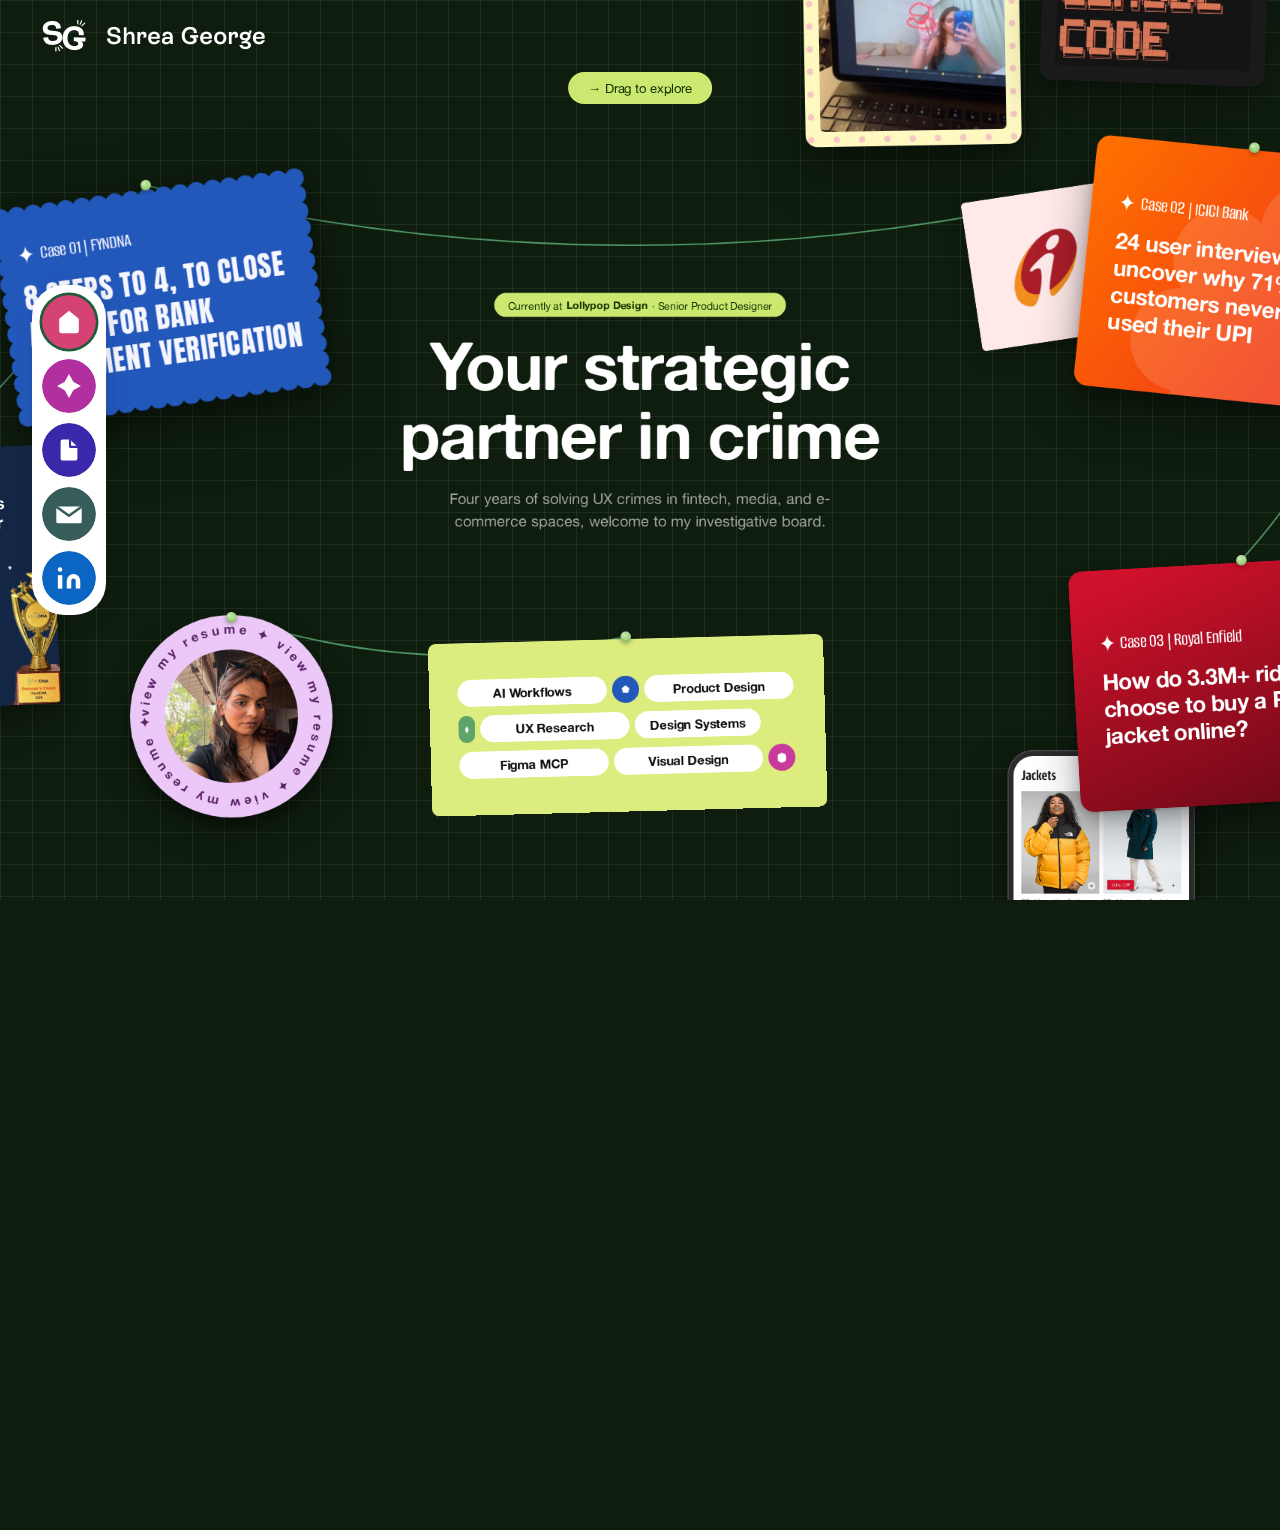
==== index.html @ 46c6c610 "Give the homepage and Playground a real phone layout Under 768px the boards no longer pan a shrunken" ====
<!DOCTYPE html>
<html lang="en">
<head>
  <meta charset="UTF-8">
  <meta name="viewport" content="width=device-width, initial-scale=1.0">
  <title>Shrea George — Product Designer</title>
  <link rel="preconnect" href="https://fonts.googleapis.com">
  <link rel="preconnect" href="https://fonts.gstatic.com" crossorigin>
  <link href="https://fonts.googleapis.com/css2?family=Instrument+Serif:ital@0;1&family=Instrument+Sans:wght@400&family=Averia+Serif+Libre:wght@400;700&family=Alumni+Sans:wght@500&family=Archivo+Black&family=Anton&family=Fraunces:opsz,wght@9..144,700&family=Inter:wght@300;400;500;600&family=Caveat:wght@600;700&family=Just+Me+Again+Down+Here&display=swap" rel="stylesheet">
  <style>
    *, *::before, *::after { box-sizing: border-box; margin: 0; padding: 0; }


    @font-face {
      font-family: 'Alte Haas Grotesk';
      src: url('fonts/alte-haas-grotesk-regular.ttf') format('truetype');
      font-weight: 400; font-style: normal; font-display: swap;
    }
    @font-face {
      font-family: 'Alte Haas Grotesk';
      src: url('fonts/alte-haas-grotesk-bold.ttf') format('truetype');
      font-weight: 700; font-style: normal; font-display: swap;
    }

    :root {
      --bg: #0E1D0E;
      --card: #ffffff;
      --border: rgba(14,15,12,0.12);
      --text: #0E0F0C;
      --muted: #6A6C6A;
      --accent: #cbe870;
      --accent-dark: #163300;
      /* trial: Alte Haas Grotesk on everything. Was Instrument Serif /
         Inter, with Rebond Grotesque for display text. */
      --serif: 'Alte Haas Grotesk', 'Helvetica Neue', Arial, sans-serif;
      --sans: 'Alte Haas Grotesk', 'Helvetica Neue', Arial, sans-serif;
    }

    html, body {
      width: 100%; height: 100%; overflow: hidden;
      background-color: var(--bg);
      background-image:
        linear-gradient(rgba(255,255,255,0.07) 1px, transparent 1px),
        linear-gradient(90deg, rgba(255,255,255,0.07) 1px, transparent 1px);
      background-size: 32px 32px;
      font-family: var(--sans);
      cursor: grab;
      user-select: none;
    }

    /* Lock the document to the visual viewport. Without this the 3600x2400
       canvas inflates the layout viewport on mobile, and every position:fixed
       element — the tool dock especially — resolves against that inflated box
       and lands far off screen. */
    body { position: fixed; inset: 0; }

    body.dragging { cursor: grabbing; }

    /* ── NAV ── */
    nav {
      position: fixed;
      top: 0; left: 0; right: 0;
      z-index: 1000;
      display: flex;
      align-items: center;
      justify-content: space-between;
      padding: 20px 40px;
    }

    .nav-logo {
      display: inline-flex;
      align-items: center;
      text-decoration: none;
    }

    .nav-logo img {
      height: 32px;
      width: auto;
      display: block;
    }

    .nav-links {
      display: flex;
      gap: 32px;
      align-items: center;
    }

    .nav-link {
      font-size: 14px;
      color: rgba(255,255,255,0.55);
      text-decoration: none;
      font-weight: 500;
      letter-spacing: -0.01em;
      transition: color 0.15s;
    }

    .nav-link:hover { color: #ffffff; }

    /* ── DRAG HINT ── */
    .drag-hint {
      position: fixed;
      top: 72px;
      left: 50%;
      transform: translateX(-50%);
      z-index: 999;
      background: var(--accent);
      border-radius: 100px;
      padding: 8px 20px;
      font-size: 13px;
      font-weight: 500;
      color: var(--accent-dark);
      display: flex;
      align-items: center;
      gap: 8px;
      pointer-events: none;
      transition: opacity 0.4s;
      letter-spacing: -0.01em;
    }

    .drag-hint.hidden { opacity: 0; }

    /* ── CANVAS ── */
    #canvas {
      position: absolute;
      top: 0; left: 0;
      width: 3600px;
      height: 2400px;
      transform-origin: 0 0;
      will-change: transform;
    }

    /* ── CENTRE HERO TEXT ── */
    .hero-center {
      position: absolute;
      top: 910px;
      left: 1440px;
      transform: translate(-50%, -50%);
      text-align: center;
      width: max-content;
      pointer-events: none;
    }

    .hero-headline {
      font-family: var(--sans);
      font-size: 88px;
      font-weight: 600;
      font-style: normal;
      line-height: 1.05;
      color: #ffffff;
      letter-spacing: -0.02em;
    }

    .hero-tagline {
      font-family: var(--sans);
      font-weight: 400;
      font-size: 20px;
      line-height: 1.5;
      color: rgba(255,255,255,0.6);
      margin-top: 24px;
      max-width: 620px;
      text-wrap: balance;
      margin-left: auto;
      margin-right: auto;
    }

    .hero-sub {
      font-size: 14px;
      font-weight: 500;
      color: rgba(255,255,255,0.5);
      margin-bottom: 20px;
      letter-spacing: -0.01em;
    }

    .hero-ctas {
      display: flex;
      gap: 12px;
      justify-content: center;
      margin-top: 28px;
      pointer-events: all;
    }

    .btn-primary {
      background: var(--text);
      color: var(--bg);
      padding: 12px 28px;
      border-radius: 100px;
      font-size: 13px;
      font-weight: 500;
      text-decoration: none;
      cursor: pointer;
    }

    .btn-secondary {
      background: rgba(255,255,255,0.6);
      color: var(--muted);
      padding: 12px 22px;
      border-radius: 100px;
      font-size: 13px;
      font-weight: 400;
      text-decoration: none;
      border: 1px solid var(--border);
      cursor: pointer;
    }

    /* ── BOARD CARD ── */
    .card {
      position: absolute;
      background-color: var(--card);
      background-image: url("data:image/svg+xml,%3Csvg xmlns='http://www.w3.org/2000/svg' width='200' height='200'%3E%3Cfilter id='n'%3E%3CfeTurbulence type='fractalNoise' baseFrequency='0.65' numOctaves='4' stitchTiles='stitch'/%3E%3C/filter%3E%3Crect width='200' height='200' filter='url(%23n)' opacity='1'/%3E%3C/svg%3E");
      background-size: 160px 160px;
      background-blend-mode: multiply;
      border-radius: 16px;
      box-shadow: 0 2px 4px rgba(0,0,0,0.08), 0 8px 24px rgba(0,0,0,0.18), 0 32px 64px rgba(0,0,0,0.22), 0 48px 80px rgba(0,0,0,0.10);
      padding: 20px;
      pointer-events: all;
      cursor: grab;
    }

    .card:active { cursor: grabbing; }

    .card-pin {
      width: 8px; height: 8px;
      background: var(--accent);
      border-radius: 50%;
      margin-bottom: 12px;
    }

    .card-label {
      font-size: 13px;
      font-weight: 600;
      color: var(--text);
      margin-bottom: 8px;
      letter-spacing: -0.01em;
    }

    .card-thumb {
      background: rgba(14,15,12,0.05);
      border-radius: 8px;
      width: 100%;
    }

    .card-line {
      background: rgba(14,15,12,0.08);
      border-radius: 100px;
      height: 6px;
      margin-top: 8px;
    }

    .card-line.short { width: 55%; }
    .card-line.med   { width: 80%; }
    .card-line.full  { width: 100%; }

    /* ── NDA STAMP ── */
    .stamp {
      display: inline-block;
      font-size: 9px;
      font-weight: 700;
      letter-spacing: 0.1em;
      text-transform: uppercase;
      color: #A8200D;
      border: 1.5px solid #A8200D;
      border-radius: 4px;
      padding: 2px 7px;
      opacity: 0.75;
      transform: rotate(4deg);
    }

    /* ── MARQUEE STRIP ── */
    .marquee-strip {
      position: absolute;
      top: 1100px;
      left: 0;
      width: 3600px;
      border-top: 1px solid var(--border);
      border-bottom: 1px solid var(--border);
      padding: 14px 0;
      overflow: hidden;
      pointer-events: none;
    }

    .marquee-track {
      display: flex;
      gap: 32px;
      width: max-content;
      animation: marquee 28s linear infinite;
    }

    .marquee-item {
      font-family: var(--serif);
      font-size: 20px;
      font-style: italic;
      color: var(--text);
      white-space: nowrap;
    }

    .marquee-dot { color: var(--border); font-size: 20px; }

    @keyframes marquee {
      from { transform: translateX(0); }
      to   { transform: translateX(-50%); }
    }

    /* ── CASE FILE CARD (special) ── */
    .case-card {
      background: #c8935a;
      background-image: linear-gradient(135deg, #d4a06a 0%, #bf8a4e 40%, #c8935a 100%);
      border-radius: 0 6px 6px 6px;
      position: absolute;
      padding: 24px 22px 22px;
      box-shadow: 0 2px 4px rgba(0,0,0,0.08), 0 8px 24px rgba(0,0,0,0.18), 0 32px 64px rgba(0,0,0,0.22), 0 48px 80px rgba(0,0,0,0.10);
      pointer-events: all;
      cursor: grab;
    }

    .case-card::before {
      content: '';
      position: absolute;
      top: -16px; left: 0;
      width: 110px; height: 18px;
      background: #bf8a4e;
      border-radius: 5px 5px 0 0;
    }

    .case-number {
      position: absolute;
      top: -13px; left: 10px;
      font-size: 9px;
      font-weight: 700;
      letter-spacing: 0.14em;
      text-transform: uppercase;
      color: #7a4f1e;
    }

    .case-logo {
      background: rgba(255,255,255,0.25);
      border: 1.5px dashed rgba(255,255,255,0.4);
      border-radius: 5px;
      padding: 4px 12px;
      font-size: 9px;
      font-weight: 600;
      color: rgba(255,255,255,0.8);
      text-transform: uppercase;
      letter-spacing: 0.06em;
      display: inline-block;
      margin-bottom: 10px;
    }

    .case-title {
      font-family: var(--serif);
      font-size: 14px;
      font-weight: 400;
      line-height: 1.3;
      color: #1a0e04;
      margin-bottom: 10px;
    }

    .case-bullet {
      font-size: 11px;
      color: #2e1800;
      line-height: 1.5;
      padding-left: 12px;
      position: relative;
      margin-bottom: 5px;
    }

    .case-bullet::before { content: '—'; position: absolute; left: 0; color: rgba(0,0,0,0.25); }

    .case-cta {
      display: inline-block;
      margin-top: 12px;
      font-size: 12px;
      font-weight: 600;
      letter-spacing: -0.01em;
      color: var(--muted);
      text-decoration: none;
      border-bottom: 1px solid var(--border);
      padding-bottom: 2px;
    }

    /* ── LOGO CLUSTER ── */
    .logo-cluster {
      position: absolute;
      display: flex;
      flex-direction: column;
      gap: 10px;
      pointer-events: none;
    }

    .logo-pill {
      background: rgba(255,255,255,0.5);
      border: 1px solid var(--border);
      border-radius: 100px;
      padding: 6px 18px;
      font-size: 11px;
      color: var(--muted);
      font-weight: 500;
      text-align: center;
    }

    /* ── CURRENTLY TAG ── */
    .currently-tag {
      position: absolute;
      background: var(--accent);
      border-radius: 100px;
      padding: 8px 20px;
      font-size: 13px;
      font-weight: 500;
      color: var(--accent-dark);
      display: inline-flex;
      align-items: center;
      gap: 6px;
      pointer-events: none;
      letter-spacing: -0.01em;
    }

    .currently-tag strong { font-weight: 700; }

    /* ── STATEMENT CARDS ── */
    .sc {
      position: absolute;
      border-radius: 16px;
      padding: 24px;
      pointer-events: none;
      overflow: visible;
    }

    .sc-light {
      background: #ffffff;
      box-shadow: 0 2px 4px rgba(0,0,0,0.08), 0 8px 24px rgba(0,0,0,0.18), 0 32px 64px rgba(0,0,0,0.22), 0 48px 80px rgba(0,0,0,0.10);
    }

    .sc-dark {
      background: var(--accent-dark);
    }

    .sc-accent {
      background: var(--accent);
    }

    .sc-tag {
      font-size: 10px;
      font-weight: 600;
      letter-spacing: 0.08em;
      text-transform: uppercase;
      color: var(--muted);
      margin-bottom: 12px;
      display: block;
    }

    .sc-dark .sc-tag { color: rgba(255,255,255,0.45); }
    .sc-accent .sc-tag { color: var(--accent-dark); opacity: 0.6; }

    .sc-num {
      font-family: var(--sans);
      font-size: 72px;
      font-weight: 700;
      line-height: 0.9;
      letter-spacing: -0.04em;
      color: var(--text);
    }

    .sc-dark .sc-num { color: #ffffff; }
    .sc-accent .sc-num { color: var(--accent-dark); }

    .sc-num-label {
      font-size: 13px;
      font-weight: 500;
      color: var(--muted);
      margin-top: 8px;
      letter-spacing: -0.01em;
    }

    .sc-dark .sc-num-label { color: rgba(255,255,255,0.6); }
    .sc-accent .sc-num-label { color: var(--accent-dark); }

    .sc-quote {
      font-family: var(--serif);
      font-size: 17px;
      font-style: italic;
      line-height: 1.5;
      letter-spacing: -0.01em;
      color: var(--text);
    }

    .sc-dark .sc-quote { color: rgba(255,255,255,0.88); }

    .sc-star {
      font-size: 20px;
      line-height: 1;
      margin-bottom: 10px;
      display: block;
      color: var(--accent);
    }

    .sc-dark .sc-star { color: var(--accent); }
    .sc-accent .sc-star { color: var(--accent-dark); }

    .sc-bar-wrap {
      margin-top: 14px;
      display: flex;
      flex-direction: column;
      gap: 7px;
    }

    .sc-bar-row {
      display: flex;
      flex-direction: column;
      gap: 3px;
    }

    .sc-bar-label {
      font-size: 10px;
      font-weight: 500;
      color: var(--muted);
      letter-spacing: -0.01em;
    }

    .sc-dark .sc-bar-label { color: rgba(255,255,255,0.5); }

    .sc-bar-track {
      height: 6px;
      background: rgba(14,15,12,0.08);
      border-radius: 100px;
      overflow: hidden;
    }

    .sc-dark .sc-bar-track { background: rgba(255,255,255,0.12); }

    .sc-bar-fill {
      height: 100%;
      background: var(--accent);
      border-radius: 100px;
    }

    .sc-dark .sc-bar-fill { background: var(--accent); }

    /* ── SKILL PILLS ── */
    .skill-pill {
      display: inline-block;
      background: #ADDD8D;
      border: 1.5px solid #ADDD8D;
      border-radius: 100px;
      padding: 10px 20px;
      font-family: var(--sans);
      font-size: 14px;
      font-weight: 600;
      color: #1f3a1c;
      letter-spacing: -0.01em;
      white-space: nowrap;
      transition: background 0.2s ease, border-color 0.2s ease, color 0.2s ease;
    }
    /* skills — white pills on lime, three coloured marks in between.
       From the Figma frame "Frame 1948757468" at 0.4 of its size. */
    .pill-card {
      width: 527px;
      background: #DCEC7E;
      border-radius: 10px;
      padding: 49px 38px;
      box-sizing: border-box;
    }
    .pill-rows { list-style: none; display: flex; flex-direction: column; gap: 12px; }
    .pill-rows li { display: flex; align-items: center; gap: 7px; }
    .pill {
      width: 199px;
      height: 36px;
      flex: none;
      display: flex;
      align-items: center;
      justify-content: center;
      border-radius: 18px;
      background: #FFFFFF;
      color: #111;
      font-family: var(--sans);
      font-size: 17px;
      font-weight: 700;
      letter-spacing: -0.01em;
      white-space: nowrap;
    }
    .pill-short { width: 168px; }
    .pill-dot {
      width: 36px; height: 36px; flex: none;
      display: flex; align-items: center; justify-content: center;
      border-radius: 18px;
      background: var(--d);
    }
    .pill-dot-tall { width: 22px; border-radius: 11px; }
    .pill-dot svg { width: 16px; height: 16px; fill: #FFFFFF; }
    .pill-dot-tall svg { width: 12px; height: 19px; }

    .skills-card .skill-pill {
      opacity: 0.7;
    }
    .skill-pill:hover {
      background: #1F2C1D;
      border-color: #1F2C1D;
      color: #ADDD8D;
    }


    .skill-pill-filled {
      background: var(--accent);
      border-color: var(--accent);
      color: var(--accent-dark);
      font-weight: 600;
    }

    /* ── BOARD PIN ── */
    .pin {
      position: absolute;
      top: -10px;
      left: 50%;
      transform: translateX(-50%);
      width: 14px;
      height: 14px;
      background: #ADDD8D;
      border-radius: 50%;
      box-shadow: 0 2px 6px rgba(0,0,0,0.35), inset 0 -2px 3px rgba(0,0,0,0.2), inset 0 1px 2px rgba(255,255,255,0.3);
      z-index: 10;
      pointer-events: none;
    }

    .pin::after {
      content: '';
      position: absolute;
      top: 3px; left: 3px;
      width: 4px; height: 4px;
      background: rgba(255,255,255,0.45);
      border-radius: 50%;
    }

    /* ── STICKER PLACEHOLDERS ── */
    /* ── AWARD POLAROID CLUSTER ── */
    .polaroid {
      position: absolute;
      background: #1F2C1D;
      padding: 12px;
      border-radius: 12px;
      box-shadow: 0 2px 4px rgba(0,0,0,0.12), 0 24px 56px rgba(0,0,0,0.4);
    }
    .polaroid img {
      width: 100%;
      display: block;
      border-radius: 5px;
      object-fit: cover;
    }
    .polaroid-cap {
      font-family: var(--sans);
      font-weight: 600;
      font-size: 16px;
      line-height: 1.35;
      color: #fff;
      text-align: center;
      padding: 16px 6px 6px;
    }
    .scatter-photo {
      position: absolute;
      border-radius: 10px;
      box-shadow: 0 18px 44px rgba(0,0,0,0.45);
      object-fit: cover;
      display: block;
    }

    .sticker {
      position: absolute;
      width: 100px;
      height: 100px;
      border: 2px dashed #c8bfb4;
      border-radius: 12px;
      background: rgba(255,255,255,0.45);
      pointer-events: none;
      display: flex;
      align-items: center;
      justify-content: center;
    }

    .sticker::after {
      content: 'sticker';
      font-size: 8px;
      font-weight: 700;
      letter-spacing: 0.12em;
      text-transform: uppercase;
      color: #c8bfb4;
    }

    .sticker.sticker-sm {
      width: 72px;
      height: 72px;
      border-radius: 50%;
    }

    /* ── TOOL DOCK — from nav-dock.svg: a white capsule of 54px circles ── */
    .tool-dock {
      position: fixed;
      top: 50%;
      left: 32px;
      transform: translateY(-50%);
      z-index: 900;
      width: 74px;
      padding: 10px;
      box-sizing: border-box;
      background: #FFFFFF;
      border-radius: 32px;
      display: flex;
      flex-direction: column;
      align-items: center;
      gap: 10px;
      box-shadow: 2px 4px 20px rgba(0,0,0,0.12);
      pointer-events: all;
      cursor: default;
    }
    .tool-item { position: relative; display: block; line-height: 0; text-decoration: none; }
    .tool-item > svg {
      width: 54px; height: 54px; display: block;
      border-radius: 50%;
      transition: transform 0.15s, box-shadow 0.15s;
    }
    .tool-item:hover > svg { transform: scale(1.06); box-shadow: 0 4px 12px rgba(0,0,0,0.18); }
    /* the current page's circle gets a dark green ring */
    /* the svg's own background is the ring colour too, so the circle's
       anti-aliased edge blends into green instead of leaving a white seam */
    .tool-item.active > svg { background: #1F5C38; box-shadow: 0 0 0 2.5px #1F5C38; }
    .tool-item:focus-visible { outline: 2px solid var(--accent); outline-offset: 3px; border-radius: 50%; }
    .tool-tip {
      position: absolute;
      left: calc(100% + 18px);
      top: 50%;
      transform: translateY(-50%);
      background: #1a1208;
      color: #fff;
      font-family: var(--sans);
      font-size: 13px;
      font-weight: 500;
      line-height: 1;
      white-space: nowrap;
      padding: 8px 14px;
      border-radius: 8px;
      opacity: 0;
      pointer-events: none;
      transition: opacity 0.15s;
    }
    .tool-item:hover .tool-tip, .tool-item:focus-visible .tool-tip { opacity: 1; }
    /* phones: a bottom bar instead of a left rail */
    @media (max-width: 768px) {
      .tool-dock {
        top: auto; bottom: 18px; left: 50%;
        transform: translateX(-50%);
        width: max-content; flex-direction: row;   /* auto would cap it at half the screen, since it starts at left:50% */
        padding: 8px; gap: 8px;
      }
      .tool-item > svg { width: 44px; height: 44px; }
      .tool-tip { display: none; }
    }


    .sc, .scatter-photo { z-index: 2; }
    /* playing video gets its own compositor layer, so its frames don't
       force the whole board to repaint while it is panned */
    #canvas video { will-change: transform; }

    /* the playground card is one link; a "View playground" pill follows
       the pointer instead of a button inside it */
    .playground-card {
      display: block;
      text-decoration: none;
      cursor: none;
      transform: rotate(var(--rot));
      transform-origin: top center;
      transition: transform 0.28s cubic-bezier(0.22,0.61,0.36,1);
    }
    .playground-card:hover,
    .playground-card:focus-visible { transform: rotate(var(--rot)) scale(1.06); z-index: 6; }
    .playground-card:focus-visible { outline: 2px solid var(--accent); outline-offset: 6px; }
    @media (prefers-reduced-motion: reduce) {
      .playground-card { transition: none; }
      .playground-card:hover, .playground-card:focus-visible { transform: rotate(var(--rot)); }
    }

    /* "live in 4 days" — an orange zigzag-edged burst */
    .zig-card {
      position: absolute;
      z-index: 2;
      width: 170px;
      height: 170px;
      filter: drop-shadow(0 8px 18px rgba(0,0,0,0.35)) drop-shadow(0 24px 40px rgba(0,0,0,0.25));
    }
    .zig-card > .pin { top: 4px; }
    .zig-shape {
      width: 100%; height: 100%;
      display: flex; align-items: center; justify-content: center;
      background: #F7892A;
      clip-path: polygon(7.0% 7.0%, 14.2% 0.0%, 21.3% 7.0%, 28.5% 0.0%, 35.7% 7.0%, 42.8% 0.0%, 50.0% 7.0%, 57.2% 0.0%, 64.3% 7.0%, 71.5% 0.0%, 78.7% 7.0%, 85.8% 0.0%, 93.0% 7.0%, 100.0% 14.2%, 93.0% 21.3%, 100.0% 28.5%, 93.0% 35.7%, 100.0% 42.8%, 93.0% 50.0%, 100.0% 57.2%, 93.0% 64.3%, 100.0% 71.5%, 93.0% 78.7%, 100.0% 85.8%, 93.0% 93.0%, 85.8% 100.0%, 78.7% 93.0%, 71.5% 100.0%, 64.3% 93.0%, 57.2% 100.0%, 50.0% 93.0%, 42.8% 100.0%, 35.7% 93.0%, 28.5% 100.0%, 21.3% 93.0%, 14.2% 100.0%, 7.0% 93.0%, 0.0% 85.8%, 7.0% 78.7%, 0.0% 71.5%, 7.0% 64.3%, 0.0% 57.2%, 7.0% 50.0%, 0.0% 42.8%, 7.0% 35.7%, 0.0% 28.5%, 7.0% 21.3%, 0.0% 14.2%);
    }
    .zig-shape p {
      font-family: var(--sans);
      font-size: 30px;
      font-weight: 700;
      line-height: 1.12;
      letter-spacing: -0.02em;
      color: #FFFFFF;
      transform: rotate(-2deg);
    }

    /* ── creativity licence: the resume link. The pointer becomes a
       "View my resume" pill, the same way case cards show theirs ── */
    .licence-card {
      position: absolute;
      z-index: 2;
      width: 340px;
      display: block;
      cursor: none;
      pointer-events: all;
      --rot: 0deg;
      transform: rotate(var(--rot));
      transform-origin: top center;
      transition: transform 0.28s cubic-bezier(0.22,0.61,0.36,1);
      filter: drop-shadow(0 8px 18px rgba(0,0,0,0.35)) drop-shadow(0 24px 40px rgba(0,0,0,0.25));
    }
    .licence-card img { display: block; width: 100%; height: auto; }
    /* resume circle: the ring and its text are one SVG, the photo sits
       in the middle */
    /* round, so a box-shadow matches the drop-shadow exactly — and unlike a
       filter it isn't redrawn every frame the ring inside it spins */
    .licence-card.resume-circle {
      width: 270px; height: 270px;
      border-radius: 50%;
      filter: none;
      box-shadow: 0 8px 18px rgba(0,0,0,0.35), 0 24px 40px rgba(0,0,0,0.25);
    }
    .resume-circle > svg { position: absolute; inset: 0; width: 100%; height: 100%; display: block; }
    .resume-circle > img {
      position: absolute;
      left: 46px; top: 46px;
      width: 178px; height: 178px;
      border-radius: 50%;
      object-fit: cover;
    }
    /* the ring's words travel round it, one lap every 24s. The words are
       their own <svg> on their own compositor layer, so the spin never
       repaints the board and panning stays smooth. */
    .resume-ring-spin {
      transform-origin: 50% 50%;
      will-change: transform;
      animation: resumeSpin 24s linear infinite;
    }
    @keyframes resumeSpin { to { transform: rotate(360deg); } }
    @media (prefers-reduced-motion: reduce) { .resume-ring-spin { animation: none; } }
    .resume-ring-text {
      font-family: var(--sans);
      font-size: 17px;
      font-weight: 700;
      fill: #5B2468;
    }
    .resume-circle > .pin { top: -6px; z-index: 3; }
    .licence-card > .pin { top: -4px; }
    .licence-card:hover,
    .licence-card:focus-visible { transform: rotate(var(--rot)) scale(1.08); z-index: 6; }
    .licence-card:focus-visible { outline: 2px solid var(--accent); outline-offset: 6px; }
    @media (prefers-reduced-motion: reduce) {
      .licence-card { transition: none; }
      .licence-card:hover, .licence-card:focus-visible { transform: rotate(var(--rot)); }
    }

    /* phone mockup: dark bezel, rounded screen */
    .phone-mock {
      position: absolute;
      z-index: 1;
      width: 250px;
      padding: 8px;
      border-radius: 34px;
      background: #2B2B2B;
      box-shadow: inset 0 0 0 1.5px #4A4A4A, 0 10px 24px rgba(0,0,0,0.3), 0 32px 64px rgba(0,0,0,0.3);
      pointer-events: none;
    }
    .phone-mock img { display: block; width: 100%; height: auto; border-radius: 26px; }

    /* ── award card: navy, copy top-left, the two trophies standing in
       the bottom-right corner among a few white stars ── */
    .award-card {
      position: absolute;
      z-index: 2;
      width: 300px;
      height: 345px;
      border-radius: 8px;
      background: #142645;
      box-shadow: 0 2px 4px rgba(0,0,0,0.08), 0 8px 24px rgba(0,0,0,0.18), 0 32px 64px rgba(0,0,0,0.22);
      pointer-events: all;
    }
    /* clips the trophies to the card without hiding the pin above it */
    .award-clip { position: absolute; inset: 0; border-radius: inherit; overflow: hidden; }
    .award-trophy { position: absolute; height: auto; display: block; }
    .award-star { position: absolute; height: auto; display: block; fill: #E4E6EC; }
    .award-event {
      position: absolute;
      left: 22px; top: 22px;
      font-family: 'Alumni Sans', var(--sans);
      font-size: 25.5px;   /* the case cards' 33.952px label at their 75% scale */
      font-weight: 500;
      line-height: 1.2;
      letter-spacing: -0.51px;
      color: #FFFFFF;
      white-space: nowrap;
    }
    .award-title {
      position: absolute;
      left: 22px; top: 62px;
      width: 270px;
      font-family: var(--sans);
      font-size: 22px;
      font-weight: 700;
      line-height: 1.18;
      letter-spacing: -0.02em;
      color: #FFFFFF;
    }
    .award-behind {
      position: absolute;
      z-index: 1;
      width: 210px;
      border-radius: 14px;
      box-shadow: 0 24px 56px rgba(0,0,0,0.4);
    }

    /* ── CASE STUDY CARD (hover reveal) ── */
    .cs-card {
      position: absolute;
      width: 240px;
      min-height: 265px;
      background: #fff;
      border-radius: 20px;
      box-shadow: 0 2px 4px rgba(0,0,0,0.08), 0 8px 24px rgba(0,0,0,0.18), 0 32px 64px rgba(0,0,0,0.22), 0 48px 80px rgba(0,0,0,0.10);
      overflow: visible;
      pointer-events: all;
      cursor: pointer;
    }

    .cs-card-soon { cursor: none; }

    .coming-soon-badge {
      position: fixed;
      top: 0;
      left: 0;
      z-index: 9999;
      display: none;
      pointer-events: none;
      background: #ffffff;
      color: var(--accent-dark);
      font-family: var(--sans);
      font-weight: 600;
      font-size: 13px;
      letter-spacing: -0.01em;
      border-radius: 100px;
      padding: 10px 20px;
      box-shadow: 0 4px 16px rgba(0,0,0,0.25);
      white-space: nowrap;
      transform: translate(-50%, -50%);
    }

    .coming-soon-badge.is-view {
      background: var(--accent);
      color: var(--accent-dark);
    }

    .cs-card .cs-card-hover,
    .cs-card .cs-card-front {
      border-radius: 20px;
      overflow: hidden;
    }

    .cs-card-front {
      padding: 24px 22px 26px;
      display: flex;
      flex-direction: column;
      align-items: flex-start;
      justify-content: flex-end;
      gap: 16px;
      min-height: 265px;
      box-sizing: border-box;
      transition: opacity 0.22s;
    }

    .case-chip {
      background: #ADDD8D;
      color: #1f3a1c;
      border-radius: 100px;
      padding: 7px 16px;
      font-family: var(--sans);
      font-size: 12px;
      line-height: 16px;
      font-weight: 600;
      letter-spacing: -0.01em;
      display: inline-block;
    }

    .cs-card:hover .cs-card-front {
      opacity: 0;
      pointer-events: none;
    }

    .cs-card-num {
      font-size: 11px;
      font-weight: 500;
      letter-spacing: -0.01em;
      color: var(--muted);
      margin-bottom: 16px;
    }

    .cs-card-logo-box {
      width: 100%;
      display: flex;
      align-items: center;
      margin: 0;
    }

    .cs-card-logo-box img {
      max-height: 80px;
      max-width: 88%;
      width: auto;
      object-fit: contain;
      filter: brightness(0);
    }

    .cs-card-name {
      font-family: var(--serif);
      font-size: 22px;
      font-style: italic;
      color: var(--text);
      line-height: 1.1;
      letter-spacing: -0.01em;
    }

    .cs-card-mobile-cta {
      display: none;
      font-size: 11px;
      font-weight: 600;
      text-transform: uppercase;
      letter-spacing: 0.06em;
      color: rgba(255,255,255,0.9);
      text-decoration: none;
      border-bottom: 1px solid rgba(255,255,255,0.4);
      margin-top: auto;
    }
    @media (max-width: 768px) {
      .cs-card-mobile-cta { display: inline-block; }
    }

    .cs-card-hover {
      position: absolute;
      inset: 0;
      padding: 16px;
      background: #1F2C1D;
      display: flex;
      flex-direction: column;
      justify-content: center;
      opacity: 0;
      transition: opacity 0.22s;
    }

    .cs-card:hover .cs-card-hover { opacity: 1; }

    /* one face across all board cards */
    .cs-card-num, .cs-card-name, .cs-card-hover-text,
    .sc-num, .sc-num-label, .sc-quote, .sc-tag, .stamp {
      font-family: var(--sans);
    }

    .cs-card-hover-text {
      font-family: var(--sans);
      font-size: 17px;
      line-height: 1.5;
      color: rgba(255,255,255,0.82);
      letter-spacing: -0.01em;
    }

    .cs-card:hover .case-cta {
      color: var(--accent);
      border-color: rgba(203,232,112,0.35);
    }

    /* ══ FYNDNA rich board card (from Figma) ══ */
    .cs-card-fyndna {
      position: absolute;
      width: 520px;
      background: #0d3b67;
      border-radius: 16px;
      box-shadow: 0 2px 4px rgba(0,0,0,0.08), 0 8px 24px rgba(0,0,0,0.18), 0 32px 64px rgba(0,0,0,0.22), 0 48px 80px rgba(0,0,0,0.10);
      pointer-events: all;
      cursor: pointer;
      text-decoration: none;
      display: flex;
      flex-direction: column;
      gap: 22px;
      padding: 26px 24px;
      box-sizing: border-box;
      transition: transform 0.25s ease, box-shadow 0.25s ease;
    }
    .cs-card-fyndna:hover {
      box-shadow: 0 4px 8px rgba(0,0,0,0.12), 0 14px 34px rgba(0,0,0,0.26), 0 44px 84px rgba(0,0,0,0.30), 0 64px 104px rgba(0,0,0,0.14);
    }
    .fy-chip {
      align-self: flex-start;
      background: #ADDD8D;
      color: #1f1f1f;
      border-radius: 200px;
      padding: 9px 30px;
      font-family: var(--sans);
      font-size: 16px;
      font-weight: 700;
      letter-spacing: 0.02em;
      white-space: nowrap;
    }
    .fy-metric {
      display: flex;
      gap: 14px;
      align-items: flex-start;
      color: #fff;
    }
    .fy-metric-num {
      font-family: var(--sans);
      font-size: 46px;
      font-weight: 700;
      line-height: 46px;
      letter-spacing: -0.02em;
      white-space: nowrap;
    }
    .fy-metric-text {
      font-family: var(--sans);
      font-size: 19px;
      font-weight: 400;
      line-height: 26px;
      letter-spacing: -0.01em;
    }
    .fy-panel {
      background: #fff;
      border: 1px solid #2f4fa7;
      border-radius: 6px;
      padding: 16px;
      display: flex;
      flex-direction: column;
      gap: 16px;
      font-family: var(--sans);
    }
    .fy-panel-top { display: flex; flex-direction: column; gap: 10px; }
    .fy-panel-actions { display: flex; flex-direction: column; gap: 16px; }
    .fy-risk-row { display: flex; align-items: center; gap: 10px; }
    .fy-status { display: flex; align-items: center; gap: 6px; }
    .fy-dot {
      width: 9px; height: 9px; border-radius: 50%;
      background: #f07006;
      box-shadow: 0 0 0 0 rgba(240,112,6,0.5);
      animation: fyPulse 1.6s infinite;
    }
    @keyframes fyPulse {
      0%   { box-shadow: 0 0 0 0 rgba(240,112,6,0.5); }
      70%  { box-shadow: 0 0 0 6px rgba(240,112,6,0); }
      100% { box-shadow: 0 0 0 0 rgba(240,112,6,0); }
    }
    .fy-sev { color: #f07006; font-size: 14px; font-weight: 500; letter-spacing: 0.01em; }
    .fy-sep-dot { width: 5px; height: 5px; border-radius: 50%; background: #6d6d6d; }
    .fy-id { color: #1e1e1e; font-size: 15px; font-weight: 400; }
    .fy-title { color: #1e1e1e; font-size: 15px; font-weight: 500; letter-spacing: 0.01em; }
    .fy-divider { display: flex; align-items: center; gap: 12px; }
    .fy-divider::before, .fy-divider::after {
      content: ''; flex: 1; height: 1px; background: #e0e0e0;
    }
    .fy-divider span { color: #6d6d6d; font-size: 13px; white-space: nowrap; }
    .fy-actions { display: flex; gap: 10px; }
    .fy-btn {
      flex: 1; display: flex; align-items: center; justify-content: center; gap: 8px;
      height: 44px; border-radius: 6px; font-size: 14px; font-weight: 400;
      border: 1px solid; box-sizing: border-box; white-space: nowrap;
    }
    .fy-btn svg { width: 18px; height: 18px; flex-shrink: 0; }
    .fy-btn.cure   { background: #c7ebc9; border-color: #2a6e2e; color: #2a6e2e; }
    .fy-btn.cannot { background: #fce4e4; border-color: #912323; color: #912323; }
    .fy-btn.verify { background: #d6efff; border-color: #0d469b; color: #0d469b; }

    /* ── CASE STUDY LABEL ── */
    .cs-label {
      position: absolute;
      pointer-events: none;
    }

    .cs-num {
      display: block;
      font-size: 9px;
      font-weight: 700;
      letter-spacing: 0.14em;
      text-transform: uppercase;
      color: var(--muted);
      margin-bottom: 4px;
    }

    .cs-name {
      font-family: var(--serif);
      font-size: 26px;
      font-style: italic;
      color: var(--text);
      display: flex;
      align-items: center;
      gap: 8px;
    }

    /* ══════════════════════════════════════════════════════════
       MOBILE — vertical investigative board (shown ≤768px)
       ══════════════════════════════════════════════════════════ */
    /* ══ CASE STUDY CARD ══
       From Figma "Untitled" node 951:155381, built at 75% so four fit
       around the hero: one sentence of title, then client and date.
       Text only for now, each card on one flat colour. */
    .tpl-card {
      position: absolute;
      z-index: 2;
      width: 459px;
      background: #2358BB;
      border-radius: 6px;
      padding: 30px;
      box-sizing: border-box;
      display: flex;
      flex-direction: column;
      box-shadow: 0 2px 4px rgba(0,0,0,0.08), 0 8px 24px rgba(0,0,0,0.18),
                  0 32px 64px rgba(0,0,0,0.22), 0 48px 80px rgba(0,0,0,0.10);
      text-decoration: none;
      pointer-events: all;
      /* the pointer itself is replaced by a pill that names the card */
      cursor: none;
      /* the tilt lives in a variable so hover can add scale without losing it */
      --rot: 0deg;
      /* the drift colour: this card's own family, one notch brighter */
      --tpl-glow: 96,150,230;
      --tpl-strength: 1;
      transform: rotate(var(--rot));
      /* grow from the pin, so the thread stays tied to it */
      transform-origin: top center;
      transition: transform 0.28s cubic-bezier(0.22,0.61,0.36,1), box-shadow 0.28s ease;
    }

    /* a slow gradient drift across the card, only while it is hovered */
    .tpl-card::before {
      content: '';
      position: absolute;
      inset: 0;
      border-radius: inherit;
      z-index: 0;
      pointer-events: none;
      background: linear-gradient(115deg,
        rgba(var(--tpl-glow), 0) 10%,
        rgba(var(--tpl-glow), calc(0.16 * var(--tpl-strength))) 32%,
        rgba(var(--tpl-glow), calc(0.04 * var(--tpl-strength))) 52%,
        rgba(var(--tpl-glow), calc(0.13 * var(--tpl-strength))) 72%,
        rgba(var(--tpl-glow), 0) 92%);
      background-size: 260% 260%;
      background-position: 0% 50%;
      opacity: 0;
      transition: opacity 0.35s ease;
    }
    .tpl-card:hover::before,
    .tpl-card:focus-visible::before {
      opacity: 1;
      animation: tplDrift 9s ease-in-out infinite alternate;
    }
    @keyframes tplDrift {
      from { background-position: 0% 50%; }
      to   { background-position: 100% 50%; }
    }

    .tpl-card:hover,
    .tpl-card:focus-visible {
      transform: rotate(var(--rot)) scale(1.1);
      z-index: 6;
      box-shadow: 0 4px 8px rgba(0,0,0,0.12), 0 14px 34px rgba(0,0,0,0.26),
                  0 44px 84px rgba(0,0,0,0.30), 0 64px 104px rgba(0,0,0,0.14);
    }
    .tpl-card:focus-visible { outline: 2px solid var(--accent); outline-offset: 6px; }

    @media (prefers-reduced-motion: reduce) {
      .tpl-card { transition: box-shadow 0.28s ease; }
      .tpl-card:hover, .tpl-card:focus-visible { transform: rotate(var(--rot)); }
      .tpl-card:hover::before, .tpl-card:focus-visible::before { animation: none; }
    }

    .tpl-card > :not(.pin) { position: relative; z-index: 1; }

    .tpl-title {
      font-family: 'Instrument Sans', var(--sans);
      font-size: 24px;
      font-weight: 400;
      line-height: 1.2;
      color: #FFFFFF;
      text-wrap: pretty;
    }
    .tpl-meta {
      margin-top: 18px;
      font-family: 'Instrument Sans', var(--sans);
      font-size: 12px;
      font-weight: 400;
      line-height: 1.2;
      color: rgba(255,255,255,0.7);
    }

    /* ── Case cards, from Figma "Untitled" node 955:155396. Each card is
       laid out at its Figma size inside .tpl-fig and the whole thing is
       scaled to 75%, so every measurement below is a Figma pixel. ── */
    .tpl-card.tpl-fig-card {
      padding: 0;
      background: none;
      box-shadow: none;
      display: block;
      min-height: 0;
    }
    .tpl-card.tpl-fig-card::before { display: none; }
    .tpl-fig-card > .tpl-fig {
      position: absolute;
      top: 0; left: 0;
      transform: scale(0.75);
      transform-origin: top left;
    }
    .tpl-case {
      display: flex;
      align-items: center;
      gap: 10.865px;
      font-family: 'Alumni Sans', var(--sans);
      font-size: 33.952px;
      font-weight: 500;
      line-height: 1.2;
      letter-spacing: -0.679px;
      white-space: nowrap;
    }
    .tpl-case img { display: block; width: 27.161px; height: 32.594px; }

    /* Case 01 FYNDNA — blue stamp, white Anton headline */
    .tpl-card.tpl-fyndna { width: 439px; height: 323px; filter: drop-shadow(0 8px 18px rgba(0,0,0,0.35)) drop-shadow(0 24px 40px rgba(0,0,0,0.25)); }
    .tpl-fyndna > .pin { top: 0; }
    .tpl-fyndna .tpl-fig { width: 585.327px; height: 430.507px; }
    .tpl-fyndna-shape {
      position: absolute;
      left: 50%; top: calc(50% - 4.07px);
      width: 560.881px; height: 389.765px;
      transform: translate(-50%, -50%);
    }
    .tpl-fyndna-body {
      position: absolute;
      left: 52px; top: 69.26px;
      width: 492px; height: 285.194px;
      display: flex;
      flex-direction: column;
      justify-content: center;
      gap: 24px;
      color: #F6F6FE;
    }
    .tpl-fyndna-title {
      font-family: 'Anton', 'Impact', sans-serif;
      text-transform: uppercase;   /* Brunson was caps-only */
      font-size: 50px;      /* Anton runs larger than Brunson; this keeps the same three lines */
      font-weight: 400;
      line-height: 1.3;     /* same block height as before (3 x 65px) */
      letter-spacing: 0.03em;
    }

    /* Case 02 ICICI — orange-to-red, a pale cloud bottom-right, centred
       headline in the Royal Enfield card's face, left-aligned; the ICICI logo tile tucked behind on the left */
    .tpl-card.tpl-icici { width: 418px; height: 335px; }
    .tpl-icici .tpl-fig {
      width: 557.127px; height: 447px;
      border-radius: 24px;
      overflow: hidden;
      background: linear-gradient(122.79deg, #FF6E00 5.37%, #EA2222 106.92%);
      box-shadow: 0 3px 6px rgba(0,0,0,0.1), 0 11px 32px rgba(0,0,0,0.24), 0 43px 85px rgba(0,0,0,0.29);
    }
    .tpl-icici-cloud {
      position: absolute;
      left: calc(50% + 117.88px); top: calc(50% + 124.31px);
      width: 606.029px; height: 606.029px;
      transform: translate(-50%, -50%);
    }
    /* left-aligned, same 50px inset as the Royal Enfield card */
    .tpl-icici-body {
      position: absolute;
      left: 50px; right: 50px; top: 50%;
      transform: translateY(-50%);
      display: flex;
      flex-direction: column;
      align-items: flex-start;
      gap: 24px;
      color: #FFFFFF;
    }
    /* same face as the Royal Enfield headline */
    .tpl-icici-title {
      width: 404.053px;
      font-family: var(--sans);
      font-size: 40px;
      font-weight: 700;
      line-height: 1.2;
      letter-spacing: -0.8px;
      text-align: left;
    }
    .tpl-logo-tile {
      position: absolute;
      z-index: 1;
      width: 200px; height: 200px;
      border-radius: 6px;
      background: #FFE9E9 url('card-icici-logo.png') center / cover no-repeat;
      box-shadow: 0 8px 24px rgba(0,0,0,0.3);
      transform: rotate(-8.59deg);
      pointer-events: none;
    }

    /* Case 03 Royal Enfield — red gradient, headline in the hero's face,
       the RE keychain hanging off the bottom-right corner */
    .tpl-card.tpl-re { width: 463px; height: 321px; }
    .tpl-re .tpl-fig {
      width: 617px;
      padding: 60px 50px;
      box-sizing: border-box;
      border-radius: 24px;   /* matches the ICICI card */
      background: linear-gradient(157.93deg, #D0112B 7.76%, #6A0916 89.55%);
      box-shadow: 0 3px 6px rgba(0,0,0,0.1), 0 11px 32px rgba(0,0,0,0.24), 0 43px 85px rgba(0,0,0,0.29);
    }
    .tpl-re-body {
      height: 308px;
      display: flex;
      flex-direction: column;
      justify-content: center;
      gap: 24px;
      color: #FFFFFF;
    }
    .tpl-re .tpl-case { gap: 8px; }
    .tpl-re-title {
      font-family: var(--sans);
      font-size: 40px;
      font-weight: 700;
      line-height: 1.2;
      letter-spacing: -0.8px;
    }
    .tpl-card > .tpl-keychain {
      position: absolute;
      z-index: 2;
      width: 194px;
      height: auto;
      transform: rotate(36.46deg);
      pointer-events: none;
    }

    .tpl-chips { display: flex; flex-wrap: wrap; gap: 8px; }
    .tpl-chip {
      background: rgba(255,255,255,0.04);
      color: #E9ECF1;
      border-radius: 200px;
      padding: 11px 20px;
      font-family: var(--sans);
      font-size: 13px;
      font-weight: 400;
      line-height: 1;
      letter-spacing: -0.01em;
      white-space: nowrap;
    }

    .tpl-body { display: flex; flex-direction: column; gap: 5px; }
    .tpl-metric { display: flex; align-items: center; gap: 10px; }
    .tpl-star { width: 38px; height: 38px; flex: 0 0 38px; display: block; }
    .tpl-num {
      font-family: var(--sans);
      font-size: 52px;
      font-weight: 700;
      line-height: 1;
      letter-spacing: -0.03em;
      color: #F2F4F7;
    }
    .tpl-sub {
      font-family: var(--sans);
      font-size: 16px;
      font-weight: 400;
      line-height: 1.3;
      letter-spacing: -0.01em;
      color: #F2F4F7;
    }


    /* ── colour card variants: brand background + a product shot
       bleeding off one edge, cropped by the card's radius ── */
    .tpl-media {
      position: absolute;
      inset: 0;
      border-radius: 16px;
      overflow: hidden;
      pointer-events: none;
      z-index: 0;
    }
    .tpl-media img { position: absolute; display: block; height: auto; }
    .tpl-card > .tpl-chips,
    .tpl-card > .tpl-body { position: relative; z-index: 1; }

    .tpl-lead {
      font-family: var(--sans);
      font-size: 16px;
      font-weight: 400;
      line-height: 1.3;
      letter-spacing: -0.01em;
    }

    /* warm ink for the colour cards */
    .tpl-warm .tpl-num,
    .tpl-warm .tpl-sub,
    .tpl-warm .tpl-lead { color: #F7F0E8; }
    .tpl-warm .tpl-chip { background: rgba(255,255,255,0.15); color: #FBF6F0; }

    .tpl-icici {
      --tpl-glow: 255,206,150; --tpl-strength: 0.7;
      min-height: 204px;
      background: linear-gradient(163deg, #E8893C 0%, #D2652F 42%, #A93823 100%);
    }
    .tpl-icici .tpl-body { max-width: 76%; }
    .tpl-icici .tpl-media img { left: 78%; top: 14%; width: 40%; }

    .tpl-re {
      --tpl-glow: 255,158,138; --tpl-strength: 0.7;
      min-height: 280px;
      background: #8C2B25;
    }
    .tpl-re .tpl-body { max-width: 92%; }
    .tpl-re .tpl-media img { left: 8%; top: 72%; width: 112%; }

    /* mobile colour cards — same ink and background, bleed art dropped
       because the art would crowd a 350px-wide card */
    .m-tpl.tpl-icici { background: linear-gradient(163deg, #E8893C 0%, #D2652F 42%, #A93823 100%); }
    .m-tpl.tpl-re { background: #8C2B25; }

    /* the bleed art rides along on mobile too — the card grows to make
       room for it so the art never lands on the text */
    .m-tpl .tpl-media { border-radius: 20px; }
    .m-tpl > .tpl-chips, .m-tpl > .tpl-body { position: relative; z-index: 1; }
    .m-tpl.tpl-re { min-height: 320px; }
    .m-tpl.tpl-re .tpl-body { max-width: 100%; }
    .m-tpl.tpl-re .tpl-media img { left: 6%; top: 61%; width: 120%; }
    .m-tpl.tpl-icici { min-height: 250px; }
    .m-tpl.tpl-icici .tpl-body { max-width: 72%; }
    .m-tpl.tpl-icici .tpl-media img { left: 74%; top: 12%; width: 46%; }
    .m-tpl .tpl-lead { font-size: 14px; }


    /* TerraPay — question card: one paragraph, the figure bold inline */
    .tpl-terrapay { --tpl-glow: 130,190,255; background: #1B3D68; }
    .tpl-ask {
      font-family: var(--sans);
      font-size: 22px;
      font-weight: 400;
      line-height: 1.35;
      letter-spacing: -0.01em;
      color: #EAF0F7;
    }
    .tpl-ask strong { font-weight: 700; }
    .m-tpl.tpl-terrapay { background: #1B3D68; }
    .m-tpl .tpl-ask { font-size: 14px; }

    /* mobile flavour of the same card — identical design, scaled type */
    .m-tpl {
      position: relative;
      width: 100%;
      transform: rotate(var(--rot, 0deg));
      background: #0F1A2B;
      border-radius: 20px;
      padding: 20px;
      box-sizing: border-box;
      display: flex;
      flex-direction: column;
      gap: 24px;
      box-shadow: 0 2px 4px rgba(0,0,0,0.1), 0 10px 22px rgba(0,0,0,0.22), 0 20px 40px rgba(0,0,0,0.28);
      text-decoration: none;
    }
    .m-tpl .tpl-chips { gap: 8px; }
    .m-tpl .tpl-chip { font-size: 14px; padding: 10px 18px; }
    .m-tpl .tpl-star { width: 26px; height: 26px; flex: 0 0 26px; }
    .m-tpl .tpl-metric { gap: 10px; }
    .m-tpl .tpl-num { font-size: 32px; }
    .m-tpl .tpl-sub { font-size: 14px; }

    .m-shell { display: none; }

    /* The board runs at every width — no separate mobile layout, same as
       playground.html. .m-shell stays display:none (see above) and is kept
       in the DOM only so its markup isn't lost. */

    /* ── mobile header + hamburger ── */
    .m-header {
      position: sticky;
      top: 0;
      z-index: 500;
      display: flex;
      align-items: center;
      justify-content: space-between;
      padding: 16px 5vw;
      background: rgba(20,29,20,0.7);
      backdrop-filter: blur(14px);
      -webkit-backdrop-filter: blur(14px);
      border-bottom: 1px solid rgba(255,255,255,0.06);
    }

    .m-logo { display: block; line-height: 0; }
    .m-logo img { height: 28px; width: auto; display: block; }

    .m-burger {
      width: 44px;
      height: 44px;
      border-radius: 12px;
      border: none;
      background: rgba(255,255,255,0.08);
      display: flex;
      flex-direction: column;
      align-items: center;
      justify-content: center;
      gap: 4px;
      cursor: pointer;
    }
    .m-burger span {
      display: block;
      width: 18px;
      height: 2px;
      background: #fff;
      border-radius: 2px;
      transition: transform 0.25s ease, opacity 0.2s ease;
    }
    .m-burger[aria-expanded="true"] span:nth-child(1) { transform: translateY(6px) rotate(45deg); }
    .m-burger[aria-expanded="true"] span:nth-child(2) { opacity: 0; }
    .m-burger[aria-expanded="true"] span:nth-child(3) { transform: translateY(-6px) rotate(-45deg); }

    /* ── slide-in menu ── */
    .m-menu {
      position: fixed;
      inset: 0;
      z-index: 1200;
      background: var(--accent-dark);
      display: flex;
      flex-direction: column;
      justify-content: center;
      gap: 6px;
      padding: 32px 8vw;
      transform: translateX(100%);
      transition: transform 0.32s cubic-bezier(0.4,0,0.2,1);
    }
    .m-menu.open { transform: translateX(0); }

    .m-menu-close {
      position: absolute;
      top: 16px;
      right: 5vw;
      width: 44px;
      height: 44px;
      border-radius: 12px;
      border: none;
      background: rgba(255,255,255,0.08);
      color: #fff;
      font-size: 22px;
      line-height: 1;
      cursor: pointer;
    }

    .m-menu-link {
      font-family: var(--sans);
      font-size: clamp(28px, 9vw, 38px);
      font-weight: 600;
      color: #ffffff;
      text-decoration: none;
      padding: 12px 0;
      border-bottom: 1px solid rgba(255,255,255,0.08);
      letter-spacing: -0.02em;
      display: flex;
      align-items: baseline;
      gap: 10px;
    }
    .m-menu-link:last-child { border-bottom: none; }
    .m-menu-link small { font-size: 13px; font-weight: 500; color: rgba(255,255,255,0.4); }
    .m-menu-link.m-disabled { color: rgba(255,255,255,0.35); pointer-events: none; }

    /* ── board layout ── */
    .m-board {
      max-width: 560px;
      margin: 0 auto;
      padding: 8vw 28px 20vw;
      display: flex;
      flex-direction: column;
      gap: 32px;
    }

    /* ── hero cluster — hero first, then case studies stacked one below
       the other. Plain vertical scroll, no horizontal drag. ── */
    .m-hero-cluster {
      display: flex;
      flex-direction: column;
      gap: 20px;
    }

    /* stat pair — two compact cards side by side, no horizontal scroll */
    .m-stat-pair {
      display: grid;
      grid-template-columns: 1fr 1fr;
      align-items: start;
      gap: 14px;
    }

    .m-hero { text-align: center; padding: 4px 8vw 4px; }
    .m-headline {
      font-family: var(--sans);
      font-size: clamp(32px, 10vw, 44px);
      font-weight: 600;
      line-height: 1.08;
      color: #ffffff;
      letter-spacing: -0.02em;
    }
    .m-tagline {
      font-family: var(--sans);
      font-size: clamp(14px, 4vw, 16px);
      line-height: 1.5;
      color: rgba(255,255,255,0.6);
      margin-top: 18px;
    }
    .m-currently {
      display: inline-block;
      margin-top: 20px;
      background: var(--accent);
      border-radius: 100px;
      padding: 8px 18px;
      font-size: 13px;
      font-weight: 500;
      color: var(--accent-dark);
      letter-spacing: -0.01em;
    }
    .m-currently strong { font-weight: 700; }

    /* shared card chrome for every board item */
    .m-card, .m-board .sc {
      position: relative;
      width: 100%;
      transform: rotate(var(--rot, 0deg));
      box-sizing: border-box;
    }
    .m-board .sc { border-radius: 16px; padding: clamp(18px, 5vw, 24px); }

    /* case study cards — full-width, stacked one below the other */
    .m-case-mini {
      display: flex;
      flex-direction: column;
      justify-content: center;
      align-items: flex-start;
      aspect-ratio: 3 / 2;
      text-decoration: none;
      border-radius: 16px;
      padding: clamp(18px, 5vw, 24px);
      box-shadow: 0 2px 4px rgba(0,0,0,0.1), 0 10px 22px rgba(0,0,0,0.22), 0 20px 40px rgba(0,0,0,0.28);
    }
    .m-case-mini .case-chip { font-size: 12px; padding: 7px 16px; }
    .m-case-mini .cs-card-logo-box { margin-top: 16px; }
    .m-case-mini .cs-card-logo-box img { max-height: 40px; }
    .m-case-mini.m-soon { cursor: default; }

    /* quote + stat pair — scattered & bleeding, like the hero cluster */
    .m-mid-cluster {
      margin: 0 calc(-1 * 5vw);
      display: flex;
      flex-direction: column;
      gap: 14px;
    }
    .m-mid-cluster > .sc { padding: clamp(18px, 5vw, 24px) 8vw; }

    .m-board .sc-num { font-size: clamp(44px, 15vw, 60px); }

    /* skills wrap */
    .m-skills-wrap { display: flex; flex-wrap: wrap; gap: 8px; }

    .m-resume-btn {
      pointer-events: all;
      margin-top: 16px;
      display: flex;
      align-items: center;
      justify-content: center;
      gap: 6px;
      text-decoration: none;
      width: 100%;
      background: #D1E680;
      border-color: #D1E680;
    }

    /* playground teaser */
    .m-playground {
      border-radius: 16px;
      background-size: cover;
      background-position: center;
      box-shadow: 0 2px 4px rgba(0,0,0,0.08), 0 8px 24px rgba(0,0,0,0.18), 0 24px 48px rgba(0,0,0,0.24);
      padding: clamp(16px, 5vw, 20px);
    }
    .m-playground-vid { width: 100%; aspect-ratio: 1/1; overflow: hidden; border-radius: 10px; }
    .m-playground-vid video { width: 100%; height: 100%; object-fit: cover; display: block; }
    .m-playground-btn { pointer-events: all; margin-top: 14px; display: flex; align-items: center; justify-content: center; gap: 6px; text-decoration: none; width: 100%; }

    /* claude code card */
    .m-claude { border-radius: 16px; background: #1a1a1a; padding: clamp(18px, 5vw, 22px); }
    .m-claude-label { font-family: var(--sans); font-size: 14px; font-weight: 600; color: rgba(255,255,255,0.85); text-align: center; margin-bottom: 14px; }
    .m-claude-img { width: 100%; display: block; border-radius: 8px; }

    /* awards */
    .m-awards { padding: 0; background: none; box-shadow: none; }
    .m-award-polaroid { width: 100%; display: block; border-radius: 14px; box-shadow: 0 16px 40px rgba(0,0,0,0.4); }
    .m-award-photos { display: flex; gap: 14px; margin-top: 18px; }
    .m-award-photos img { width: 50%; border-radius: 10px; box-shadow: 0 12px 28px rgba(0,0,0,0.4); object-fit: cover; display: block; }

    /* footer */
    .m-footer { text-align: center; padding-top: 8px; }
    .m-footer p { font-size: 13px; color: rgba(255,255,255,0.45); margin-bottom: 14px; }
    .m-footer-links { display: flex; flex-wrap: wrap; justify-content: center; gap: 10px; }
    .m-footer-links a {
      font-size: 13px;
      font-weight: 500;
      color: rgba(255,255,255,0.75);
      text-decoration: none;
      background: rgba(255,255,255,0.08);
      border-radius: 100px;
      padding: 8px 16px;
    }

    body.is-panning .resume-ring-spin { animation-play-state: paused; }

    /* ══ PHONES — a page you scroll, not a board you pan ══
       Under 768px the board's pieces drop into a quiet column: the hero
       fills the first screen with a few board objects peeking in at its
       edges, then the three case cards (desktop art, zoomed down by --m,
       set from JS) each with its tags and a link, then the extras as a
       row you swipe (copies made in JS, so the board itself is untouched).
       .m-only elements exist just for this layout. */
    .m-only { display: none; }
    @media (max-width: 768px) {
      html, body { height: auto; overflow-x: hidden; overflow-y: auto; }
      body { position: static; cursor: auto; user-select: auto; }

      body > nav:not(.tool-dock) { position: absolute; padding: 20px; }
      .drag-hint { display: none; }

      #canvas {
        position: relative;
        width: 100%; height: auto;
        transform: none !important;
        display: flex; flex-direction: column; align-items: center;
        overflow-x: clip;   /* the board objects hang past the edges */
      }
      #canvas > * { position: relative !important; top: auto !important; left: auto !important; }
      #strings, .tpl-logo-tile,
      #canvas > .award-behind,
      #canvas > .playground-card, #canvas > .claude-card { display: none !important; }

      /* hero — the whole first screen */
      .hero-center {
        order: 1; width: 100%; min-height: 100svh;
        display: flex; flex-direction: column; align-items: center; justify-content: center;
        padding: 0 28px 40px; transform: none;
      }
      .hero-center .currently-tag { font-size: 12px !important; padding: 6px 14px !important; margin-bottom: 20px !important; flex-wrap: wrap; justify-content: center; max-width: 100%; }
      .hero-headline { font-size: clamp(32px, 9.4vw, 40px); }
      .hero-tagline { font-size: 15px; margin-top: 14px; max-width: 34ch; }

      /* board objects at the hero's edges, small and half off screen */
      #canvas > .pill-card {
        position: absolute !important; top: 96px !important; left: calc(100% - 284px) !important;
        transform: rotate(-4deg) scale(0.5) !important; transform-origin: top left;
      }
      #canvas > .resume-circle {
        position: absolute !important; top: max(calc(100svh - 280px), 500px) !important; left: -44px !important;
        transform: rotate(-8deg) scale(0.6) !important; transform-origin: top left;
      }
      #canvas > .award-card {
        position: absolute !important; top: max(calc(100svh - 296px), 500px) !important; left: calc(100% - 172px) !important;
        transform: rotate(6deg) scale(0.5) !important; transform-origin: top left;
      }

      /* section intro: a small label, then one line */
      .m-intro { display: block !important; width: calc(440px * var(--m, 0.65)); text-align: left; }
      #canvas > .m-intro { order: 2; margin-bottom: 40px; }
      .m-label {
        font-family: 'Alumni Sans', var(--sans);
        font-size: 18px; font-weight: 500; letter-spacing: 0.06em; text-transform: uppercase;
        color: var(--accent);
      }
      .m-heading {
        margin-top: 6px;
        font-family: var(--sans); font-size: 24px; font-weight: 700; line-height: 1.2;
        letter-spacing: -0.02em; color: #FFFFFF;
      }
      .m-sub { margin-top: 6px; font-size: 15px; line-height: 1.45; color: rgba(255,255,255,0.6); }

      /* the three cases, each followed by its tags and a link */
      #canvas > .tpl-card { zoom: var(--m, 0.65); }
      .tpl-fyndna { order: 3; --rot: -2deg !important; }
      .tpl-icici  { order: 6; --rot: 2deg !important; }
      .tpl-re     { order: 8; --rot: -1.5deg !important; }
      #canvas .tpl-keychain { left: 290px !important; top: 170px !important; width: 150px; }
      .m-meta-fyndna { order: 4; }
      .m-meta-icici  { order: 7; }
      .m-meta-re     { order: 10; padding-left: 112px; }   /* clear of the phone beside it */
      /* the jackets-grid phone tucks out from under the Royal Enfield card's
         bottom-left, as on the board; its tags sit to the right of it.
         Zoom scales margins, hence / --z. */
      #canvas > .phone-mock {
        --z: 0.42;
        order: 9; zoom: var(--z); z-index: 1;
        align-self: flex-start;
        margin: calc(-70px / var(--z)) 0 calc(-118px / var(--z)) calc(((100vw - 440px * var(--m, 0.65)) / 2 - 8px) / var(--z));
        transform: rotate(-5deg);
      }
      /* "live in 4 days" pinned on the ICICI card's right edge, just below
         its top corner, overlapping it a little. Zoom scales margins too,
         so each is divided by --z to land in screen px. */
      #canvas > .zig-card {
        --z: 0.58;
        order: 5; zoom: var(--z); z-index: 3;
        align-self: flex-end;
        margin: calc(-36px / var(--z)) 4px calc(-84px / var(--z)) 0;
        transform: rotate(10deg) !important;
      }
      .m-only.m-meta {
        display: flex; flex-direction: column; align-items: flex-start; gap: 14px;
        width: calc(440px * var(--m, 0.65));
        margin: 22px 0 64px;
        text-decoration: none; text-align: left;
      }
      /* the same chip the case study pages use (.chip in case-study.css) */
      .m-tags { display: flex; flex-wrap: wrap; gap: 8px; }
      .m-tags span {
        display: inline-flex; align-items: center; min-height: 32px; padding: 5px 13px;
        font-size: 13px; font-weight: 400; color: #F2F5EA; background: #20371F;
        border: 1px solid #F2F5EA; border-radius: 999px;
      }
      .m-read { font-size: 14px; font-weight: 500; color: var(--accent); }

      /* extras — a row you swipe */
      .m-only.m-shelf-wrap { display: block; padding: 0 0 120px; }
      .m-shelf {
        --gut: calc((100% - 440px * var(--m, 0.65)) / 2);
        display: flex; align-items: center; gap: 24px;
        overflow-x: auto; scroll-snap-type: x mandatory; scroll-padding-inline: var(--gut);
        padding: 64px var(--gut) 40px;
        scrollbar-width: none;
      }
      .m-shelf::-webkit-scrollbar { display: none; }
      .m-shelf > * {
        position: relative !important; top: auto !important; left: auto !important;
        flex: none; scroll-snap-align: start;
      }
      /* as wide as the case cards above it */
      .m-shelf > .claude-card { zoom: calc(440 / 300 * var(--m, 0.65)); }
    }
  </style>
</head>
<body>

    <!-- shared radial gradient for the 14-point star on every template card -->
    <svg width="0" height="0" style="position:absolute" aria-hidden="true"><defs>
      <radialGradient id="starGrad" cx="50%" cy="50%" r="50%">
        <stop offset="0%"   stop-color="#ffffff" stop-opacity="0.95"/>
        <stop offset="45%"  stop-color="#ffffff" stop-opacity="0.55"/>
        <stop offset="100%" stop-color="#ffffff" stop-opacity="0.18"/>
      </radialGradient>
    </defs></svg>


  <!-- ══ MOBILE SHELL (shown only under 768px) — vertical investigative board ══ -->
  <div class="m-shell">

    <header class="m-header">
      <a href="/" class="m-logo"><img src="logo-sg.png" alt="Shrea George"></a>
      <button class="m-burger" id="mBurgerBtn" aria-label="Open menu" aria-expanded="false">
        <span></span><span></span><span></span>
      </button>
    </header>

    <nav class="m-menu" id="mMenu">
      <button class="m-menu-close" id="mMenuClose" aria-label="Close menu">&times;</button>
      <a class="m-menu-link" href="#mBoard" data-close>My Work</a>
      <a class="m-menu-link" href="/playground.html">Playground</a>
      <a class="m-menu-link" href="/resume.pdf" target="_blank">Resume</a>
      <span class="m-menu-link m-disabled">About Me <small>coming soon</small></span>
      <a class="m-menu-link" href="mailto:shreageorge@gmail.com">Contact</a>
      <a class="m-menu-link" href="https://www.linkedin.com/in/shrea" target="_blank" rel="noopener">LinkedIn</a>
    </nav>

    <main class="m-board" id="mBoard">

      <!-- ══ HERO, THEN CASE STUDIES STACKED ONE BELOW THE OTHER ══ -->
      <div class="m-hero-cluster">

        <!-- ══ HERO ══ -->
        <section class="m-hero">
          <h1 class="m-headline">Your strategic<br>partner in crime</h1>
          <p class="m-tagline">Four years of solving UX crimes in fintech, media, and e-commerce spaces, welcome to my investigative board.</p>
          <div class="m-currently">Currently at <strong>Lollypop Design</strong> · Senior Product Designer</div>
        </section>

        <!-- ══ CASE 01 — FYNDNA ══ -->
        <a href="/fyndna.html" class="m-tpl" style="--rot:-1.5deg;">
          <div class="pin"></div>
          <div class="tpl-chips">
            <span class="tpl-chip">Banking</span>
            <span class="tpl-chip">System thinking</span>
            <span class="tpl-chip">Project Lead</span>
          </div>
          <div class="tpl-body">
            <div class="tpl-metric">
              <svg class="tpl-star" viewBox="0 0 100 100" aria-hidden="true"><polygon points="50.00,0.00 52.00,41.23 71.69,4.95 55.61,42.96 89.09,18.83 58.11,46.10 98.75,38.87 59.00,50.00 98.75,61.13 58.11,53.90 89.09,81.17 55.61,57.04 71.69,95.05 52.00,58.77 50.00,100.00 48.00,58.77 28.31,95.05 44.39,57.04 10.91,81.17 41.89,53.90 1.25,61.13 41.00,50.00 1.25,38.87 41.89,46.10 10.91,18.83 44.39,42.96 28.31,4.95 48.00,41.23" fill="url(#starGrad)"/></svg>
              <span class="tpl-num">10%</span>
            </div>
            <p class="tpl-sub">improved risk identification in bank documents</p>
          </div>
        </a>

        <!-- ══ CASE 02 — TerraPay (coming soon) ══ -->
        <div class="m-tpl tpl-terrapay" style="--rot:1.5deg;">
          <div class="pin"></div>
          <div class="tpl-chips">
            <span class="tpl-chip">Fintech</span>
            <span class="tpl-chip">UX Research &amp; Design</span>
          </div>
          <div class="tpl-body">
            <p class="tpl-ask">How do <strong>5M+ users</strong> trust this platform to send money across borders daily?</p>
          </div>
        </div>

        <!-- ══ CASE 03 — ICICI ══ -->
        <a href="/icici.html" class="m-tpl tpl-warm tpl-icici" style="--rot:-1deg;">
          <div class="tpl-media"><img loading="lazy" decoding="async" src="card-icici-app.png" alt="" onerror="this.style.display='none'"></div>
          <div class="pin"></div>
          <div class="tpl-chips">
            <span class="tpl-chip">Banking</span>
            <span class="tpl-chip">UX Research</span>
          </div>
          <div class="tpl-body">
            <div class="tpl-metric">
              <svg class="tpl-star" viewBox="0 0 100 100" aria-hidden="true"><polygon points="50.00,0.00 52.00,41.23 71.69,4.95 55.61,42.96 89.09,18.83 58.11,46.10 98.75,38.87 59.00,50.00 98.75,61.13 58.11,53.90 89.09,81.17 55.61,57.04 71.69,95.05 52.00,58.77 50.00,100.00 48.00,58.77 28.31,95.05 44.39,57.04 10.91,81.17 41.89,53.90 1.25,61.13 41.00,50.00 1.25,38.87 41.89,46.10 10.91,18.83 44.39,42.96 28.31,4.95 48.00,41.23" fill="url(#starGrad)"/></svg>
              <span class="tpl-num">2.5M+</span>
            </div>
            <p class="tpl-sub">affected by this pivot plan by created studying users&rsquo; payment behaviour</p>
          </div>
        </a>

        <!-- ══ CASE 04 — Royal Enfield ══ -->
        <a href="/royal-enfield.html" class="m-tpl tpl-warm tpl-re" style="--rot:1deg;">
          <div class="tpl-media"><img loading="lazy" decoding="async" src="card-re-site.png" alt="" onerror="this.style.display='none'"></div>
          <div class="pin"></div>
          <div class="tpl-chips">
            <span class="tpl-chip">E-Commerce</span>
            <span class="tpl-chip">UX Design</span>
          </div>
          <div class="tpl-body">
            <p class="tpl-lead">How do</p>
            <span class="tpl-num">3.3M+ riders</span>
            <p class="tpl-sub">trust that they can buy a &#8377;30,000 jacket online?</p>
          </div>
        </a>

      </div>

      <!-- ══ QUOTE + STAT SCATTER ══ -->
      <div class="m-mid-cluster">
        <section class="m-card sc sc-light" style="--rot:-4deg;">
          <div class="pin"></div>
          <span class="sc-star">✦</span>
          <p class="sc-quote">"Constraints are just problems waiting for a better question."</p>
        </section>

        <div class="m-stat-pair">
          <section class="m-card sc sc-accent" style="--rot:-3deg;">
            <div class="pin"></div>
            <span class="sc-tag">Research</span>
            <p class="sc-num">24</p>
            <p class="sc-num-label">user interviews · ICICI Bank</p>
          </section>
          <section class="m-card sc sc-light" style="--rot:3deg;">
            <div class="pin"></div>
            <span class="sc-tag">Impact</span>
            <p class="sc-num">4</p>
            <p class="sc-num-label">days to live product changes</p>
          </section>
        </div>
      </div>

      <!-- ══ SKILLS ══ -->
      <section class="m-card sc sc-dark" style="--rot:-1deg;">
        <div class="pin"></div>
        <div class="m-skills-wrap">
          <span class="skill-pill">Product Design</span>
          <span class="skill-pill">UX Research</span>
          <span class="skill-pill">Design Systems</span>
          <span class="skill-pill">Interaction Design</span>
          <span class="skill-pill">AI Workflows</span>
          <span class="skill-pill">Figma MCP</span>
        </div>
      </section>

      <!-- ══ COLLABORATIONS ══ -->
      <section class="m-card sc sc-dark" style="--rot:1deg; background:#5E1942;">
        <div class="pin"></div>
        <p class="sc-num">8+</p>
        <p class="sc-num-label">collaborations</p>
        <a href="/resume.pdf" target="_blank" class="skill-pill m-resume-btn">View my resume →</a>
      </section>

      <!-- ══ PLAYGROUND TEASER ══ -->
      <section class="m-card m-playground" style="--rot:-1deg; background-image:url('playground-card-bg.jpg');">
        <div class="pin"></div>
        <div class="m-playground-vid">
          <video src="hand-tracker.mp4" poster="hand-tracker-poster.jpg" loop muted playsinline preload="none" data-autoplay></video>
        </div>
        <a href="/playground.html" class="skill-pill m-playground-btn">Playground →</a>
      </section>

      <!-- ══ CLAUDE CODE BADGE ══ -->
      <section class="m-card m-claude" style="--rot:1deg;">
        <div class="pin"></div>
        <p class="m-claude-label">This portfolio was made with</p>
        <img loading="lazy" decoding="async" src="claude-code-card.jpg" alt="Built with Claude Code" class="m-claude-img">
      </section>

      <!-- ══ AWARDS ══ -->
      <section class="m-card m-awards" style="--rot:-1deg;">
        <div class="pin"></div>
        <img loading="lazy" decoding="async" src="award-polaroid.png" alt="Promoters Choice & Best team awards at Fyndna hackathon" class="m-award-polaroid">
        <div class="m-award-photos">
          <img loading="lazy" decoding="async" src="award-cert.jpg" alt="HackDNA Promoter's Choice certificate & trophy" style="transform:rotate(3deg);">
          <img loading="lazy" decoding="async" src="award-trophy.jpg" alt="HackDNA People's Choice trophy" style="transform:rotate(-4deg);">
        </div>
      </section>

      <footer class="m-footer">
        <p>Also worth a peek —</p>
        <div class="m-footer-links">
          <a href="/playground.html">Playground</a>
          <a href="/resume.pdf" target="_blank">Resume</a>
          <a href="mailto:shreageorge@gmail.com">Contact</a>
          <a href="https://www.linkedin.com/in/shrea" target="_blank" rel="noopener">LinkedIn</a>
        </div>
      </footer>

    </main>
  </div>

  <!-- NAV -->
  <nav>
    <a href="/" class="nav-logo"><img src="logo-sg.png" alt="Shrea George"></a>
  </nav>

  <div class="drag-hint" id="dragHint">→ Drag to explore</div>

  <!-- TOOL DOCK — from nav-dock.svg (Figma "Frame 1948757475"), plus LinkedIn in the same style -->
  <nav class="tool-dock" aria-label="Site">
    <a class="tool-item active" href="#" onclick="boardHome(); return false;" aria-label="Home">
      <svg viewBox="10 10 54 54" fill="none" aria-hidden="true"><rect x="10" y="10" width="54" height="54" rx="27" fill="#D54274"/><g transform="translate(37 37) scale(1.4) translate(-37 -37)"><path d="M30 34.6L37 29L44 34.6V43.4C44 43.8243 43.8361 44.2313 43.5444 44.5314C43.2527 44.8314 42.857 45 42.4444 45H31.5556C31.143 45 30.7473 44.8314 30.4556 44.5314C30.1639 44.2313 30 43.8243 30 43.4V34.6Z" fill="white"/></g></svg>
      <span class="tool-tip">Home</span>
    </a>
    <a class="tool-item" href="/playground.html" aria-label="Playground">
      <svg viewBox="10 266 54 54" fill="none" aria-hidden="true"><rect x="10" y="266" width="54" height="54" rx="27" fill="#B22F9F"/><g transform="translate(37 293) scale(1.4) translate(-37 -293)"><path d="M33.9429 289.943L28.5 293L33.9429 296.057L37 301.5L40.0571 296.057L45.5 293L40.0571 289.943L37 284.5L33.9429 289.943Z" fill="white"/></g></svg>
      <span class="tool-tip">Playground</span>
    </a>
    <a class="tool-item" href="/resume.pdf" target="_blank" aria-label="Resume">
      <svg viewBox="10 138 54 54" fill="none" aria-hidden="true"><rect x="10" y="138" width="54" height="54" rx="27" fill="#3A28AB"/><g transform="translate(37 165) scale(1.4) translate(-37 -165)"><path d="M37.75 157.5H32.5C32.1022 157.5 31.7206 157.658 31.4393 157.939C31.158 158.221 31 158.602 31 159V171C31 171.398 31.158 171.779 31.4393 172.061C31.7206 172.342 32.1022 172.5 32.5 172.5H41.5C41.8978 172.5 42.2794 172.342 42.5607 172.061C42.842 171.779 43 171.398 43 171V162.75L37.75 157.5Z" fill="white"/>
<path d="M37.75 157.5V162.75H43" stroke-width="1.5" stroke-linecap="round" stroke-linejoin="round" stroke="#3A28AB"/></g></svg>
      <span class="tool-tip">Resume</span>
    </a>
    <a class="tool-item" href="mailto:shreageorge@gmail.com" aria-label="Contact">
      <svg viewBox="10 202 54 54" fill="none" aria-hidden="true"><rect x="10" y="202" width="54" height="54" rx="27" fill="#375D5A"/><g transform="translate(37 229) scale(1.4) translate(-37 -229)"><g clip-path="url(#clip0_988_1729)">
<path d="M29 222.75H45C46.1 222.75 47 223.523 47 224.469V234.781C47 235.727 46.1 236.5 45 236.5H29C27.9 236.5 27 235.727 27 234.781V224.469C27 223.523 27.9 222.75 29 222.75Z" fill="white" stroke-width="1.875" stroke-linecap="round" stroke-linejoin="round" stroke="#375D5A"/>
<path d="M45.75 224L37 230.25L28.25 224" stroke-width="1.875" stroke-linecap="round" stroke-linejoin="round" stroke="#375D5A"/>
</g></g><defs>
<clipPath id="clip0_988_1729">
<rect width="20" height="20" fill="white" transform="translate(27 219)"/>
</clipPath>
</defs></svg>
      <span class="tool-tip">Contact</span>
    </a>
    <a class="tool-item" href="https://www.linkedin.com/in/shrea" target="_blank" rel="noopener" aria-label="LinkedIn">
      <svg viewBox="0 0 54 54" aria-hidden="true"><rect width="54" height="54" rx="27" fill="#0A66C2"/><g transform="translate(13.6 14.1) scale(1.12)" fill="white"><path d="M16 8a6 6 0 0 1 6 6v7h-4v-7a2 2 0 0 0-4 0v7h-4v-7a6 6 0 0 1 6-6z"/><rect x="2" y="9" width="4" height="12"/><circle cx="4" cy="4" r="2"/></g></svg>
      <span class="tool-tip">LinkedIn</span>
    </a>
  </nav>

  <div class="coming-soon-badge" id="comingSoonBadge">Coming soon!</div>
  <div class="coming-soon-badge is-view" id="viewCaseBadge">View case study →</div>
  <div class="coming-soon-badge is-view" id="viewResumeBadge">View my resume →</div>
  <div class="coming-soon-badge is-view" id="viewPlaygroundBadge">View playground →</div>

  <!-- INFINITE CANVAS -->
  <div id="canvas">

    <!-- ══ STRING LAYER ══ -->
    <svg id="strings" style="position:absolute;top:0;left:0;width:3600px;height:2400px;pointer-events:none;z-index:0;" overflow="visible">
      <!-- paths drawn at runtime from the real pin positions -->
    </svg>


    <!-- ══ CENTRE HERO ══ -->
    <div class="hero-center">
      <div class="currently-tag" style="position:static; width:fit-content; margin:0 auto 18px; font-size:14px; padding:7px 18px;">
        Currently at <strong>Lollypop Design</strong> · Senior Product Designer
      </div>
      <h1 class="hero-headline">Your strategic<br>partner in crime</h1>
      <p class="hero-tagline">Four years of solving UX crimes in fintech, media, and e-commerce spaces, welcome to my investigative board.</p>
    </div>

    <!-- ══ CASE STUDY 01 — FYNDNA ══ -->
    <a href="/fyndna.html" class="tpl-card tpl-fig-card tpl-fyndna" data-pin="fyndna" style="top:600px; left:560px; --rot:-7.91deg;">
      <div class="pin"></div>
      <div class="tpl-fig">
        <img class="tpl-fyndna-shape" src="card-fyndna-stamp.svg" alt="">
        <div class="tpl-fyndna-body">
          <p class="tpl-case"><img src="card-star-white.svg" alt=""> Case 01 | FYNDNA</p>
          <h3 class="tpl-fyndna-title">8 steps to 4, to close a risk for bank document verification</h3>
        </div>
      </div>
    </a>

    <!-- ══ CASE STUDY 02 — TerraPay (coming soon) ══ -->
    <!-- TerraPay hidden until its case study is ready
    <div class="tpl-card tpl-card-soon tpl-terrapay tpl-lined" data-pin="terrapay" style="top:1110px; left:490px; - -rot:1.5deg;">
      <div class="pin"></div>
      <h3 class="tpl-lined-title">5M+ people send money across borders on it. How do they trust it?</h3>
      <p class="tpl-meta">TerraPay | Coming soon</p>
    </div>
    -->

    <!-- ICICI logo tile, tucked behind the Case 02 card -->
    <div class="tpl-logo-tile" style="left:1881px; top:615px;"></div>

    <!-- ══ CASE 02 — ICICI ══ -->
    <a href="/icici.html" class="tpl-card tpl-fig-card tpl-icici" data-pin="icici" style="top:560px; left:2050px; --rot:5.8deg;">
      <div class="pin"></div>
      <div class="tpl-fig">
        <img class="tpl-icici-cloud" src="card-icici-cloud.svg" alt="">
        <div class="tpl-icici-body">
          <p class="tpl-case"><img src="card-star-white.svg" alt=""> Case 02 | ICICI Bank</p>
          <h3 class="tpl-icici-title">24 user interviews uncover why 71% customers never used their UPI</h3>
        </div>
      </div>
    </a>

    <!-- Royal Enfield phone mockup — the jackets grid from the case study,
         tucked under the bottom-left of the Case 03 card -->
    <div class="phone-mock" style="top:1360px; left:1930px;">
      <img src="re-plp-3.png" alt="Royal Enfield jackets product grid on mobile">
    </div>

    <!-- ══ CASE 03 — Royal Enfield ══ -->
    <a href="/royal-enfield.html" class="tpl-card tpl-fig-card tpl-re" data-pin="re" style="top:1110px; left:2010px; --rot:-3.23deg;">
      <div class="pin"></div>
      <div class="tpl-fig">
        <div class="tpl-re-body">
          <p class="tpl-case"><img src="card-star-white.svg" alt=""> Case 03 | Royal Enfield</p>
          <h3 class="tpl-re-title">How do 3.3M+ riders choose to buy a Rs.30,000 jacket online?</h3>
        </div>
      </div>
      <img class="tpl-keychain" src="card-re-keychain.png" alt="" style="left:364px; top:100px;">
    </a>

    <!-- phones only: the cases' intro, and tags + link under each card -->
    <div class="m-only m-intro">
      <p class="m-label">Case files</p>
      <h2 class="m-heading">Three UX crimes, solved.</h2>
    </div>
    <a class="m-only m-meta m-meta-fyndna" href="/fyndna.html">
      <span class="m-tags"><span>Banking</span><span>System thinking</span><span>Project lead</span></span>
      <span class="m-read">Read case study →</span>
    </a>
    <a class="m-only m-meta m-meta-icici" href="/icici.html">
      <span class="m-tags"><span>Banking</span><span>UX research</span></span>
      <span class="m-read">Read case study →</span>
    </a>
    <a class="m-only m-meta m-meta-re" href="/royal-enfield.html">
      <span class="m-tags"><span>E-commerce</span><span>UX design</span></span>
      <span class="m-read">Read case study →</span>
    </a>

    <!-- ══ STATEMENT CARDS ══ -->




    <!-- Skills pill card -->
    <div class="sc pill-card" data-pin="skills" style="top:1212px; left:1160px; transform:rotate(-1.5deg);">
      <div class="pin"></div>
      <ul class="pill-rows" aria-label="Skills">
        <li><span class="pill">AI Workflows</span><span class="pill-dot" style="--d:#2358BB" aria-hidden="true"><svg viewBox="0 0 24 24"><polygon points="12 4 20 10 17 19 7 19 4 10"/></svg></span><span class="pill">Product Design</span></li>
        <li><span class="pill-dot pill-dot-tall" style="--d:#5EA36A" aria-hidden="true"><svg viewBox="0 0 24 24"><polygon points="12 2 17 12 12 22 7 12"/></svg></span><span class="pill">UX Research</span><span class="pill pill-short">Design Systems</span></li>
        <li><span class="pill">Figma MCP</span><span class="pill">Visual Design</span><span class="pill-dot" style="--d:#C83A9C" aria-hidden="true"><svg viewBox="0 0 24 24"><path d="M12 3a3.2 3.2 0 0 1 3 2.1 3.2 3.2 0 0 1 4.2 1.7 3.2 3.2 0 0 1 .7 4.2 3.2 3.2 0 0 1 0 4 3.2 3.2 0 0 1-.7 4.2 3.2 3.2 0 0 1-4.2 1.7 3.2 3.2 0 0 1-6 0 3.2 3.2 0 0 1-4.2-1.7 3.2 3.2 0 0 1-.7-4.2 3.2 3.2 0 0 1 0-4 3.2 3.2 0 0 1 .7-4.2A3.2 3.2 0 0 1 9 5.1 3.2 3.2 0 0 1 12 3z"/></svg></span></li>
      </ul>
    </div>

    <!-- Resume circle — photo in a lavender ring of repeating text; opens the resume -->
    <a class="licence-card resume-circle" data-pin="collab" href="/resume.pdf" target="_blank" aria-label="View my resume" style="top:1180px; left:760px; --rot:0deg;">
      <div class="pin"></div>
      <svg viewBox="0 0 270 270" aria-hidden="true">
        <circle cx="135" cy="135" r="135" fill="#EBC8F8"/>
      </svg>
      <svg class="resume-ring-spin" viewBox="0 0 270 270" aria-hidden="true">
        <defs><path id="resumeRing" d="M135,135 m-110,0 a110,110 0 1,1 220,0 a110,110 0 1,1 -220,0"/></defs>
        <text class="resume-ring-text"><textPath href="#resumeRing" textLength="690" lengthAdjust="spacing">view my resume &#10022; view my resume &#10022; view my resume &#10022;</textPath></text>
      </svg>
      <img src="resume-photo.jpg" alt="Shrea George">
    </a>

    <!-- Stat — 4 days -->
    <div class="zig-card" data-pin="stat4" style="top:700px; left:2405px; transform:rotate(-4deg);">
      <div class="pin"></div>
      <div class="zig-shape"><p>live in<br>4 days</p></div>
    </div>

    <!-- ══ PLAYGROUND TEASER ══ -->
    <a class="card playground-card" href="/playground.html" aria-label="View playground" style="top:266px; left:1656px; width:288px; --rot:-1deg; overflow:visible; background-image:url('playground-card-bg.jpg'); background-size:cover; background-blend-mode:normal;">
      <div class="pin"></div>
      <div class="card-pin" style="display:none;"></div>
      <div style="width:100%; aspect-ratio:1/1; overflow:hidden; border-radius:6px;">
        <video src="hand-tracker.mp4" poster="hand-tracker-poster.jpg" loop muted playsinline preload="none" data-autoplay style="width:100%; height:100%; object-fit:cover; object-position:center; display:block;"></video>
      </div>
    </a>

    <!-- ══ CLAUDE CODE BADGE — next to playground teaser ══ -->
    <div class="card claude-card" style="top:266px; left:1976px; width:300px; transform:rotate(2deg); background:#1a1a1a;">
      <div class="pin"></div>
      <p style="font-family:var(--sans); font-size:14px; font-weight:600; color:rgba(255,255,255,0.85); text-align:center; margin:0 0 12px;">This portfolio was made with</p>
      <img loading="lazy" decoding="async" src="claude-code-card.jpg" alt="Built with Claude Code" style="width:100%; display:block; border-radius:6px;">
    </div>

    <!-- ══ AWARD CARD (below the FYNDNA card, where the quote card was) — from Figma node 981:1565,
         with the hackathon photo tucked behind it ══ -->
    <img loading="lazy" decoding="async" class="award-behind" src="award-polaroid.png" alt="Shrea holding the Promoters Choice trophy at the FYNDNA hackathon" style="top:892px; left:206px; transform:rotate(-9deg);">
    <div class="award-card" data-pin="award" style="top:960px; left:360px; transform:rotate(-3deg);">
      <div class="pin"></div>
      <div class="award-clip">
        <svg class="award-star" style="left:286px; top:134px; width:11px;" viewBox="0 0 24 24"><polygon points="12 2 15.09 8.26 22 9.27 17 14.14 18.18 21.02 12 17.77 5.82 21.02 7 14.14 2 9.27 8.91 8.26 12 2"/></svg>
        <svg class="award-star" style="left:216px; top:150px; width:11px;" viewBox="0 0 24 24"><polygon points="12 2 15.09 8.26 22 9.27 17 14.14 18.18 21.02 12 17.77 5.82 21.02 7 14.14 2 9.27 8.91 8.26 12 2"/></svg>
        <svg class="award-star" style="left:237px; top:158px; width:7px;" viewBox="0 0 24 24"><polygon points="12 2 15.09 8.26 22 9.27 17 14.14 18.18 21.02 12 17.77 5.82 21.02 7 14.14 2 9.27 8.91 8.26 12 2"/></svg>
        <svg class="award-star" style="left:116px; top:176px; width:19px;" viewBox="0 0 24 24"><polygon points="12 2 15.09 8.26 22 9.27 17 14.14 18.18 21.02 12 17.77 5.82 21.02 7 14.14 2 9.27 8.91 8.26 12 2"/></svg>
        <svg class="award-star" style="left:108px; top:203px; width:14px;" viewBox="0 0 24 24"><polygon points="12 2 15.09 8.26 22 9.27 17 14.14 18.18 21.02 12 17.77 5.82 21.02 7 14.14 2 9.27 8.91 8.26 12 2"/></svg>
        <svg class="award-star" style="left:135px; top:304px; width:28px;" viewBox="0 0 24 24"><polygon points="12 2 15.09 8.26 22 9.27 17 14.14 18.18 21.02 12 17.77 5.82 21.02 7 14.14 2 9.27 8.91 8.26 12 2"/></svg>
        <img class="award-trophy" src="award-trophy-left.png" alt="" style="left:140px; top:158px; width:80px;">
        <img class="award-trophy" src="award-trophy-right.png" alt="" style="left:232px; top:160px; width:80px;">
      </div>
      <p class="award-event">FYNDNA Hackathon</p>
      <p class="award-title">Promoters &amp; Peoples choice award winner</p>
    </div>

  </div><!-- /canvas -->

  <!-- phones only: the board's extras in a row you swipe, filled from the board in JS -->
  <section class="m-only m-shelf-wrap">
    <div class="m-shelf" id="mShelf"></div>
  </section>

  <script>
    const canvas = document.getElementById('canvas');
    const hint = document.getElementById('dragHint');

    // Start at centre
    // Fit the hero (canvas x 1126-1754, ~630 wide) on screen. Clamps to the
    // desktop 0.75 at 570px and above, so wide screens are unaffected.
    // Use documentElement.clientWidth, not window.innerWidth: on mobile the
    // latter reports the layout viewport (which the 3600px canvas inflates)
    // rather than the CSS pixels actually on screen.
    const viewW = () => document.documentElement.clientWidth;
    const viewH = () => document.documentElement.clientHeight;

    // Phones get the board as one scrolling column (see the ≤768px CSS):
    // no pan or zoom, and --m shrinks each card to fit the screen width.
    const phone = matchMedia('(max-width: 768px)');
    function fitPhone() {
      document.documentElement.style.setProperty('--m', Math.min(0.72, (viewW() - 96) / 450).toFixed(3));
    }
    fitPhone();
    window.addEventListener('resize', fitPhone);
    // the phone shelf shows copies of these, so the board keeps its own
    ['.claude-card'].forEach(sel => {
      const copy = canvas.querySelector(sel).cloneNode(true);
      copy.removeAttribute('data-pin');
      document.getElementById('mShelf').appendChild(copy);
    });

    let scale = Math.max(0.30, Math.min(0.75, viewW() / 760));
    const startX = viewW() / 2 - 1440 * scale;
    const startY = viewH() / 2 - 960 * scale;
    let tx = startX, ty = startY;

    function applyTransform() {
      canvas.style.transform = `translate(${tx}px, ${ty}px) scale(${scale})`;
    }
    applyTransform();

    // Dock: Home glides back to the hero; My Work zooms out so all three
    // case cards (canvas x ~400-2700, y ~550-1500) fit on screen.
    function glideTo(nx, ny, ns) {
      canvas.style.transition = 'transform 0.6s cubic-bezier(0.22,0.61,0.36,1)';
      tx = nx; ty = ny; scale = ns;
      applyTransform();
      setTimeout(() => { canvas.style.transition = ''; window.dispatchEvent(new Event('resize')); }, 620);
    }
    function boardHome() {
      if (phone.matches) { window.scrollTo({ top: 0, behavior: 'smooth' }); return; }
      const s = Math.max(0.30, Math.min(0.75, viewW() / 760));
      glideTo(viewW() / 2 - 1440 * s, viewH() / 2 - 960 * s, s);
    }
    function boardWork() {
      if (phone.matches) { document.querySelector('.tpl-fyndna').scrollIntoView({ behavior: 'smooth', block: 'start' }); return; }
      const s = Math.max(0.2, Math.min(0.75, (viewW() - 200) / 2700, (viewH() - 80) / 1050));
      glideTo(viewW() / 2 - 1450 * s + 60, viewH() / 2 - 1030 * s, s);
    }
    if (location.hash === '#work') setTimeout(boardWork, 300);

    // Drag to pan
    let dragging = false, startMouseX, startMouseY, startTx, startTy;

    document.addEventListener('mousedown', e => {
      if (phone.matches || e.target.closest('a, button')) return;
      dragging = true;
      startMouseX = e.clientX;
      startMouseY = e.clientY;
      startTx = tx; startTy = ty;
      document.body.classList.add('dragging');
    });

    let rafId = null;
    let pendingTx = tx, pendingTy = ty;

    function scheduleRender() {
      if (rafId) return;
      rafId = requestAnimationFrame(() => {
        rafId = null;
        tx = pendingTx;
        ty = pendingTy;
        applyTransform();
      });
      panning();
    }

    // While the board moves, hold every animation and video still: anything
    // that changes inside the board makes the browser repaint the whole
    // board on every frame of the pan. They pick up again 200ms after it stops.
    let panTimer = null;
    function panning() {
      if (!panTimer) {
        document.body.classList.add('is-panning');
        canvas.querySelectorAll('video').forEach(v => { if (!v.paused) { v.dataset.wasPlaying = '1'; v.pause(); } });
      }
      clearTimeout(panTimer);
      panTimer = setTimeout(() => {
        panTimer = null;
        document.body.classList.remove('is-panning');
        canvas.querySelectorAll('video[data-was-playing]').forEach(v => { delete v.dataset.wasPlaying; v.play().catch(() => {}); });
      }, 200);
    }

    document.addEventListener('mousemove', e => {
      if (!dragging) return;
      pendingTx = startTx + (e.clientX - startMouseX);
      pendingTy = startTy + (e.clientY - startMouseY);
      scheduleRender();
      hint.classList.add('hidden');
    });

    document.addEventListener('mouseup', () => {
      dragging = false;
      document.body.classList.remove('dragging');
    });

    // Two-finger trackpad pan (wheel events with no zoom)
    document.addEventListener('wheel', e => {
      if (phone.matches) return;
      e.preventDefault();
      pendingTx -= e.deltaX;
      pendingTy -= e.deltaY;
      scheduleRender();
      hint.classList.add('hidden');
    }, { passive: false });

    // Touch support
    let lastTouch = null;
    document.addEventListener('touchstart', e => {
      if (e.touches.length === 1) {
        lastTouch = e.touches[0];
        startTx = tx; startTy = ty;
      }
    });
    document.addEventListener('touchmove', e => {
      if (phone.matches) return;
      e.preventDefault();
      if (e.touches.length === 1 && lastTouch) {
        pendingTx = startTx + (e.touches[0].clientX - lastTouch.clientX);
        pendingTy = startTy + (e.touches[0].clientY - lastTouch.clientY);
        scheduleRender();
        hint.classList.add('hidden');
      }
    }, { passive: false });

    // Hide hint after 4s
    setTimeout(() => hint.classList.add('hidden'), 4000);

    // Fly to work section
    function flyToWork() {
      tx = viewW() / 2 - 700 * scale;
      ty = viewH() / 2 - 800 * scale;
      canvas.style.transition = 'transform 0.8s cubic-bezier(0.4,0,0.2,1)';
      applyTransform();
      setTimeout(() => canvas.style.transition = '', 800);
    }

    // ── Cursor tags — the pointer is hidden over a board card and a pill
    //    saying what the card does rides along instead ──
    function cursorTag(selector, badge) {
      if (!badge) return;
      document.querySelectorAll(selector).forEach(card => {
        card.addEventListener('mouseenter', () => { badge.style.display = 'block'; });
        card.addEventListener('mousemove', e => {
          badge.style.transform = `translate(${e.clientX}px, ${e.clientY}px) translate(-50%, -50%)`;
        });
        card.addEventListener('mouseleave', () => { badge.style.display = 'none'; });
      });
    }
    cursorTag('.cs-card-soon, .tpl-card-soon', document.getElementById('comingSoonBadge'));
    cursorTag('a.tpl-card', document.getElementById('viewCaseBadge'));
    cursorTag('.licence-card', document.getElementById('viewResumeBadge'));
    cursorTag('.playground-card', document.getElementById('viewPlaygroundBadge'));

    // ── Videos load nothing until a copy scrolls or pans into view, and pause
    //    again when it leaves. The copy inside the hidden .m-shell never
    //    intersects, so it never downloads. ──
    (function () {
      const vids = document.querySelectorAll('video[data-autoplay]');
      if (!('IntersectionObserver' in window)) {
        vids.forEach(v => { v.preload = 'auto'; v.play().catch(() => {}); });
        return;
      }
      const io = new IntersectionObserver(entries => {
        entries.forEach(({ target: v, isIntersecting }) => {
          if (isIntersecting) v.play().catch(() => {});
          else v.pause();
        });
      }, { rootMargin: '200px' });
      vids.forEach(v => io.observe(v));
    })();

    // ── Board strings — drawn at runtime from the real pin positions, so a
    //    thread always lands on the pins no matter how the cards are sized
    //    or moved. Rotation is included because getBoundingClientRect sees
    //    the pin where it visually sits. ──
    (function () {
      const svg = document.getElementById('strings');
      const canvas = document.getElementById('canvas');
      if (!svg || !canvas) return;

      const links = [
        ['fyndna', 'icici'],
        ['fyndna', 'award'],
        ['icici',  'stat4'],
        ['stat4',  're'],
        ['skills', 'collab'],
      ];

      function pinAt(name, cr, sc) {
        const host = canvas.querySelector('[data-pin="' + name + '"]');
        const dot = host && host.querySelector('.pin');
        if (!dot) return null;
        const dr = dot.getBoundingClientRect();
        return { x: (dr.left + dr.width / 2 - cr.left) / sc,
                 y: (dr.top + dr.height / 2 - cr.top) / sc };
      }

      function draw() {
        const cr = canvas.getBoundingClientRect();
        // the canvas is display:none on mobile — no board, nothing to thread
        if (!cr.width) return;
        const sc = cr.width / 3600;
        while (svg.firstChild) svg.removeChild(svg.firstChild);
        links.forEach(function (pair) {
          const a = pinAt(pair[0], cr, sc), b = pinAt(pair[1], cr, sc);
          if (!a || !b) return;
          const sag = Math.hypot(b.x - a.x, b.y - a.y) * 0.14;   // gravity on the thread
          const path = document.createElementNS('http://www.w3.org/2000/svg', 'path');
          path.setAttribute('d', 'M ' + a.x.toFixed(1) + ',' + a.y.toFixed(1) +
                                 ' Q ' + ((a.x + b.x) / 2).toFixed(1) + ',' + ((a.y + b.y) / 2 + sag).toFixed(1) +
                                 ' ' + b.x.toFixed(1) + ',' + b.y.toFixed(1));
          path.setAttribute('fill', 'none');
          path.setAttribute('stroke', '#7ee8a2');
          path.setAttribute('stroke-width', '2');
          path.setAttribute('stroke-opacity', '0.6');
          svg.appendChild(path);
        });
      }

      draw();
      window.addEventListener('load', draw);
      window.addEventListener('resize', draw);
      if (document.fonts && document.fonts.ready) document.fonts.ready.then(draw);
    })();

    // ── Mobile hamburger menu ──
    const mBurgerBtn = document.getElementById('mBurgerBtn');
    const mMenu = document.getElementById('mMenu');
    const mMenuClose = document.getElementById('mMenuClose');

    function openMMenu() {
      mMenu.classList.add('open');
      mBurgerBtn.setAttribute('aria-expanded', 'true');
      document.body.classList.add('m-menu-open');
    }
    function closeMMenu() {
      mMenu.classList.remove('open');
      mBurgerBtn.setAttribute('aria-expanded', 'false');
      document.body.classList.remove('m-menu-open');
    }
    if (mBurgerBtn) {
      mBurgerBtn.addEventListener('click', () => {
        mMenu.classList.contains('open') ? closeMMenu() : openMMenu();
      });
      mMenuClose.addEventListener('click', closeMMenu);
      mMenu.querySelectorAll('a[data-close]').forEach(a => a.addEventListener('click', closeMMenu));
      document.addEventListener('keydown', e => { if (e.key === 'Escape') closeMMenu(); });
    }
  </script>

</body>
</html>
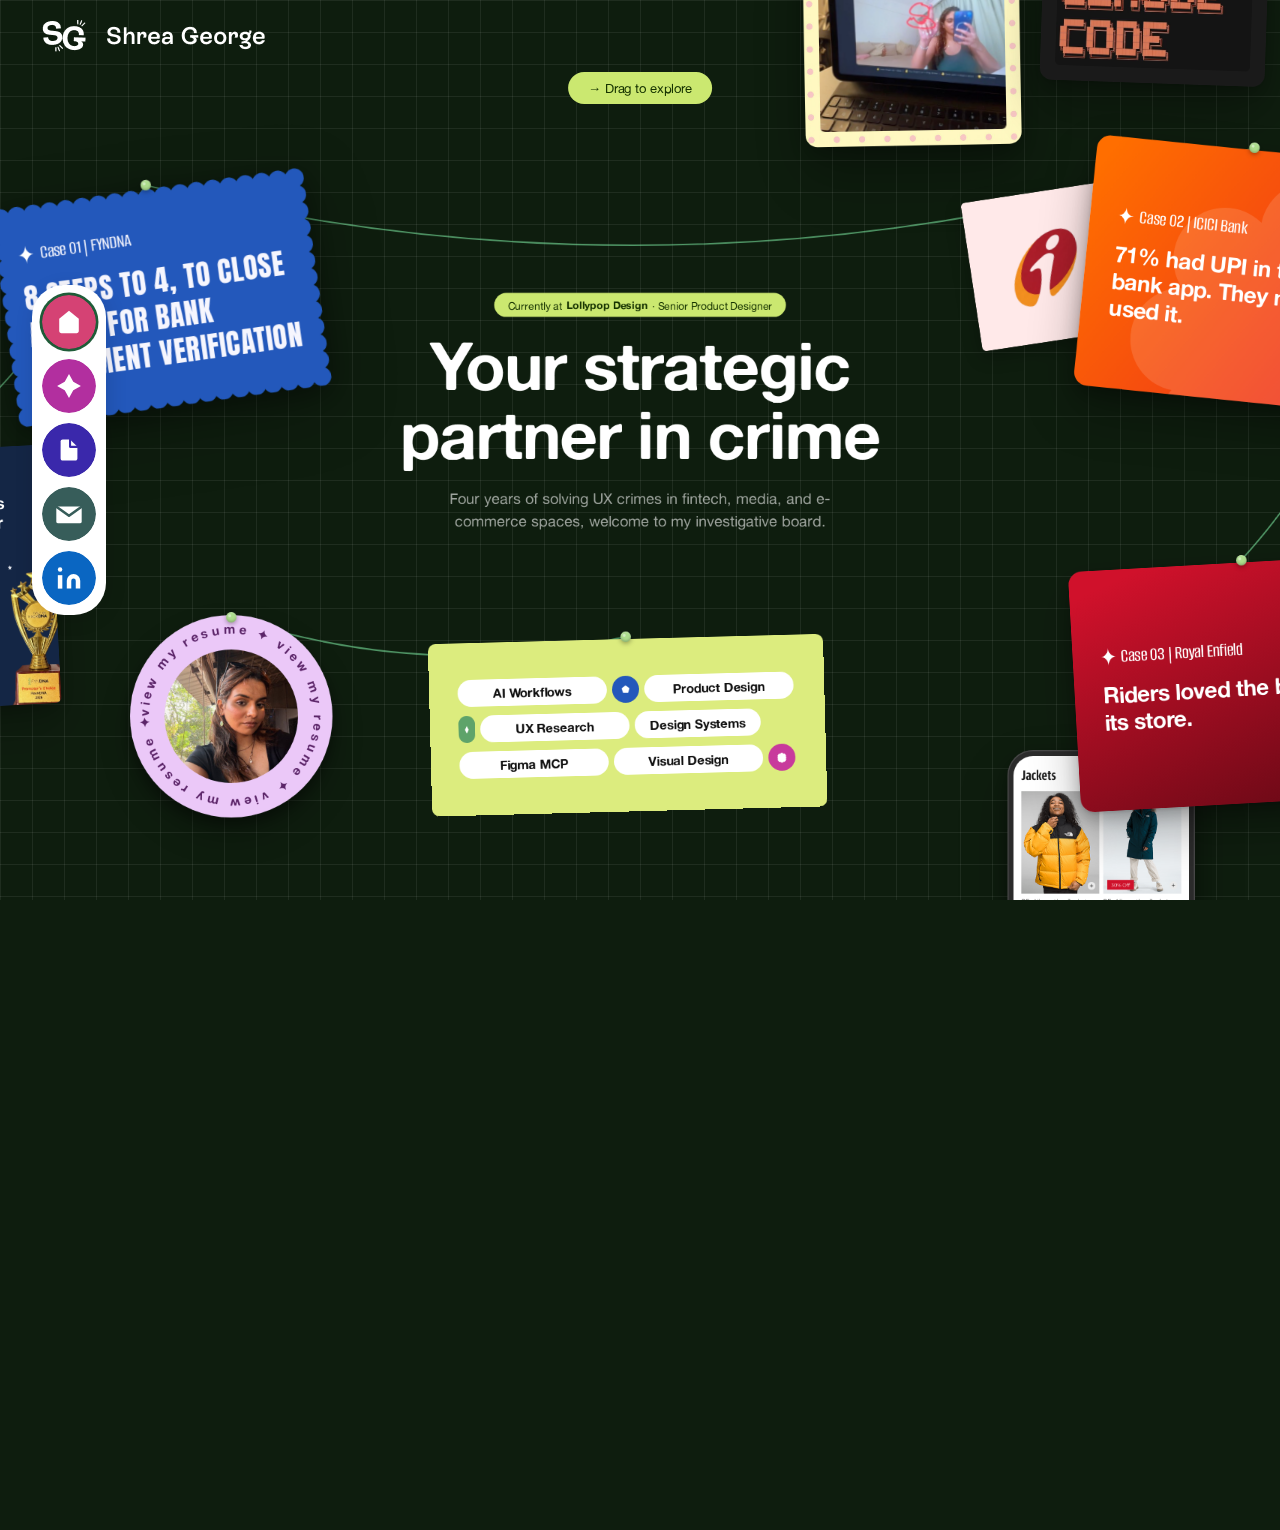
==== commit 060609b9: "Give the ICICI and Royal Enfield heroes pinned boards Both heroes now lead with a one-line headline," ====
--- a/index.html
+++ b/index.html
@@ -1836,10 +1836,11 @@
         width: 100%; height: auto;
         transform: none !important;
         display: flex; flex-direction: column; align-items: center;
+        max-width: 440px; margin: 0 auto;   /* a phone-width column at any width under 768px */
         overflow-x: clip;   /* the board objects hang past the edges */
       }
       #canvas > * { position: relative !important; top: auto !important; left: auto !important; }
-      #strings, .tpl-logo-tile,
+      #strings, .tpl-logo-tile, .phone-mock,
       #canvas > .award-behind,
       #canvas > .playground-card, #canvas > .claude-card { display: none !important; }
 
@@ -1890,17 +1891,7 @@
       #canvas .tpl-keychain { left: 290px !important; top: 170px !important; width: 150px; }
       .m-meta-fyndna { order: 4; }
       .m-meta-icici  { order: 7; }
-      .m-meta-re     { order: 10; padding-left: 112px; }   /* clear of the phone beside it */
-      /* the jackets-grid phone tucks out from under the Royal Enfield card's
-         bottom-left, as on the board; its tags sit to the right of it.
-         Zoom scales margins, hence / --z. */
-      #canvas > .phone-mock {
-        --z: 0.42;
-        order: 9; zoom: var(--z); z-index: 1;
-        align-self: flex-start;
-        margin: calc(-70px / var(--z)) 0 calc(-118px / var(--z)) calc(((100vw - 440px * var(--m, 0.65)) / 2 - 8px) / var(--z));
-        transform: rotate(-5deg);
-      }
+      .m-meta-re     { order: 9; }
       /* "live in 4 days" pinned on the ICICI card's right edge, just below
          its top corner, overlapping it a little. Zoom scales margins too,
          so each is divided by --z to land in screen px. */
@@ -1927,7 +1918,7 @@
       .m-read { font-size: 14px; font-weight: 500; color: var(--accent); }
 
       /* extras — a row you swipe */
-      .m-only.m-shelf-wrap { display: block; padding: 0 0 120px; }
+      .m-only.m-shelf-wrap { display: block; max-width: 440px; margin: 0 auto; padding: 0 0 120px; }
       .m-shelf {
         --gut: calc((100% - 440px * var(--m, 0.65)) / 2);
         display: flex; align-items: center; gap: 24px;
@@ -1990,7 +1981,7 @@
         </section>
 
         <!-- ══ CASE 01 — FYNDNA ══ -->
-        <a href="/fyndna.html" class="m-tpl" style="--rot:-1.5deg;">
+        <a href="/credit-risk.html" class="m-tpl" style="--rot:-1.5deg;">
           <div class="pin"></div>
           <div class="tpl-chips">
             <span class="tpl-chip">Banking</span>
@@ -2199,7 +2190,7 @@
     </div>
 
     <!-- ══ CASE STUDY 01 — FYNDNA ══ -->
-    <a href="/fyndna.html" class="tpl-card tpl-fig-card tpl-fyndna" data-pin="fyndna" style="top:600px; left:560px; --rot:-7.91deg;">
+    <a href="/credit-risk.html" class="tpl-card tpl-fig-card tpl-fyndna" data-pin="fyndna" style="top:600px; left:560px; --rot:-7.91deg;">
       <div class="pin"></div>
       <div class="tpl-fig">
         <img class="tpl-fyndna-shape" src="card-fyndna-stamp.svg" alt="">
@@ -2229,7 +2220,7 @@
         <img class="tpl-icici-cloud" src="card-icici-cloud.svg" alt="">
         <div class="tpl-icici-body">
           <p class="tpl-case"><img src="card-star-white.svg" alt=""> Case 02 | ICICI Bank</p>
-          <h3 class="tpl-icici-title">24 user interviews uncover why 71% customers never used their UPI</h3>
+          <h3 class="tpl-icici-title">71% had UPI in their bank app. They never used it.</h3>
         </div>
       </div>
     </a>
@@ -2246,7 +2237,7 @@
       <div class="tpl-fig">
         <div class="tpl-re-body">
           <p class="tpl-case"><img src="card-star-white.svg" alt=""> Case 03 | Royal Enfield</p>
-          <h3 class="tpl-re-title">How do 3.3M+ riders choose to buy a Rs.30,000 jacket online?</h3>
+          <h3 class="tpl-re-title">Riders loved the brand. Not its store.</h3>
         </div>
       </div>
       <img class="tpl-keychain" src="card-re-keychain.png" alt="" style="left:364px; top:100px;">
@@ -2257,7 +2248,7 @@
       <p class="m-label">Case files</p>
       <h2 class="m-heading">Three UX crimes, solved.</h2>
     </div>
-    <a class="m-only m-meta m-meta-fyndna" href="/fyndna.html">
+    <a class="m-only m-meta m-meta-fyndna" href="/credit-risk.html">
       <span class="m-tags"><span>Banking</span><span>System thinking</span><span>Project lead</span></span>
       <span class="m-read">Read case study →</span>
     </a>
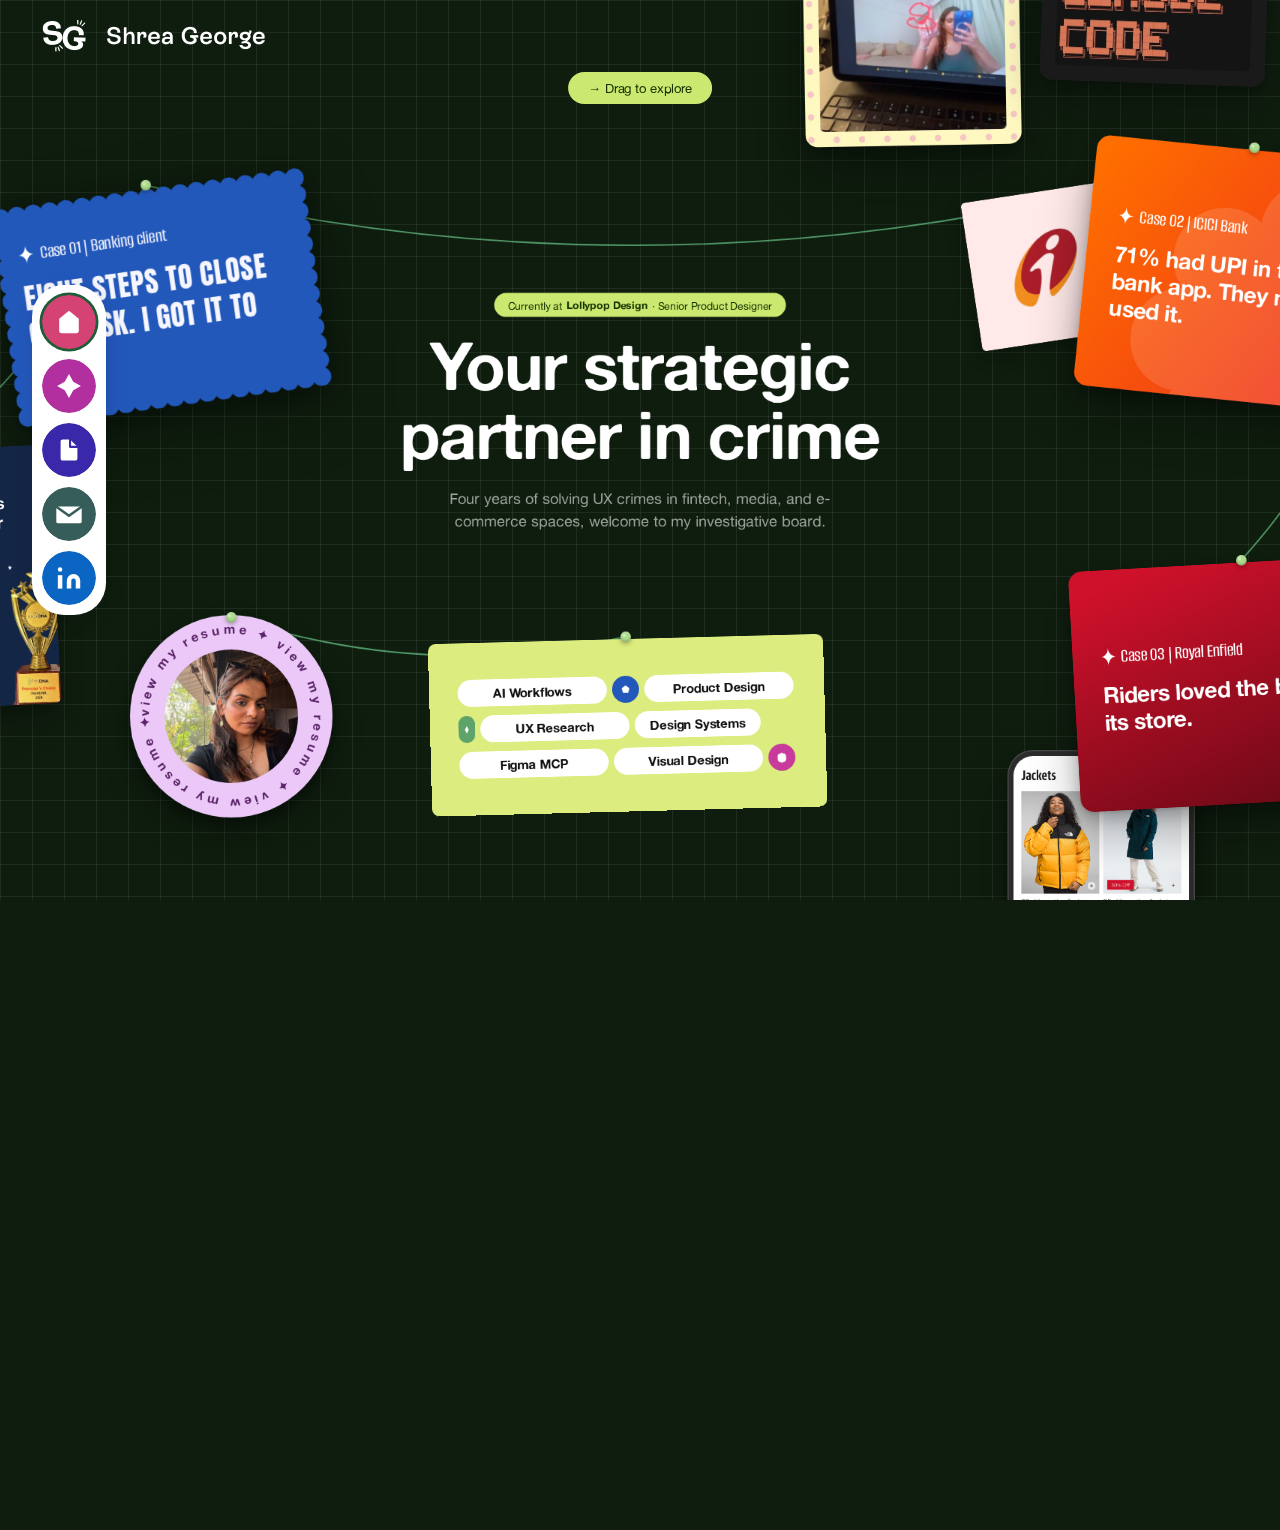
==== commit cb479340: "Use the case study headlines on the homepage cards Case 01 now reads Banking client instead of FYNDN" ====
--- a/index.html
+++ b/index.html
@@ -1989,11 +1989,7 @@
             <span class="tpl-chip">Project Lead</span>
           </div>
           <div class="tpl-body">
-            <div class="tpl-metric">
-              <svg class="tpl-star" viewBox="0 0 100 100" aria-hidden="true"><polygon points="50.00,0.00 52.00,41.23 71.69,4.95 55.61,42.96 89.09,18.83 58.11,46.10 98.75,38.87 59.00,50.00 98.75,61.13 58.11,53.90 89.09,81.17 55.61,57.04 71.69,95.05 52.00,58.77 50.00,100.00 48.00,58.77 28.31,95.05 44.39,57.04 10.91,81.17 41.89,53.90 1.25,61.13 41.00,50.00 1.25,38.87 41.89,46.10 10.91,18.83 44.39,42.96 28.31,4.95 48.00,41.23" fill="url(#starGrad)"/></svg>
-              <span class="tpl-num">10%</span>
-            </div>
-            <p class="tpl-sub">improved risk identification in bank documents</p>
+            <p class="tpl-ask">Eight steps to close one risk. <strong>I got it to four.</strong></p>
           </div>
         </a>
 
@@ -2018,11 +2014,7 @@
             <span class="tpl-chip">UX Research</span>
           </div>
           <div class="tpl-body">
-            <div class="tpl-metric">
-              <svg class="tpl-star" viewBox="0 0 100 100" aria-hidden="true"><polygon points="50.00,0.00 52.00,41.23 71.69,4.95 55.61,42.96 89.09,18.83 58.11,46.10 98.75,38.87 59.00,50.00 98.75,61.13 58.11,53.90 89.09,81.17 55.61,57.04 71.69,95.05 52.00,58.77 50.00,100.00 48.00,58.77 28.31,95.05 44.39,57.04 10.91,81.17 41.89,53.90 1.25,61.13 41.00,50.00 1.25,38.87 41.89,46.10 10.91,18.83 44.39,42.96 28.31,4.95 48.00,41.23" fill="url(#starGrad)"/></svg>
-              <span class="tpl-num">2.5M+</span>
-            </div>
-            <p class="tpl-sub">affected by this pivot plan by created studying users&rsquo; payment behaviour</p>
+            <p class="tpl-ask">71% had UPI in their bank app. <strong>They never used it.</strong></p>
           </div>
         </a>
 
@@ -2035,9 +2027,7 @@
             <span class="tpl-chip">UX Design</span>
           </div>
           <div class="tpl-body">
-            <p class="tpl-lead">How do</p>
-            <span class="tpl-num">3.3M+ riders</span>
-            <p class="tpl-sub">trust that they can buy a &#8377;30,000 jacket online?</p>
+            <p class="tpl-ask">Riders loved the brand. <strong>Not its store.</strong></p>
           </div>
         </a>
 
@@ -2195,8 +2185,8 @@
       <div class="tpl-fig">
         <img class="tpl-fyndna-shape" src="card-fyndna-stamp.svg" alt="">
         <div class="tpl-fyndna-body">
-          <p class="tpl-case"><img src="card-star-white.svg" alt=""> Case 01 | FYNDNA</p>
-          <h3 class="tpl-fyndna-title">8 steps to 4, to close a risk for bank document verification</h3>
+          <p class="tpl-case"><img src="card-star-white.svg" alt=""> Case 01 | Banking client</p>
+          <h3 class="tpl-fyndna-title">Eight steps to close one risk. I got it to four.</h3>
         </div>
       </div>
     </a>
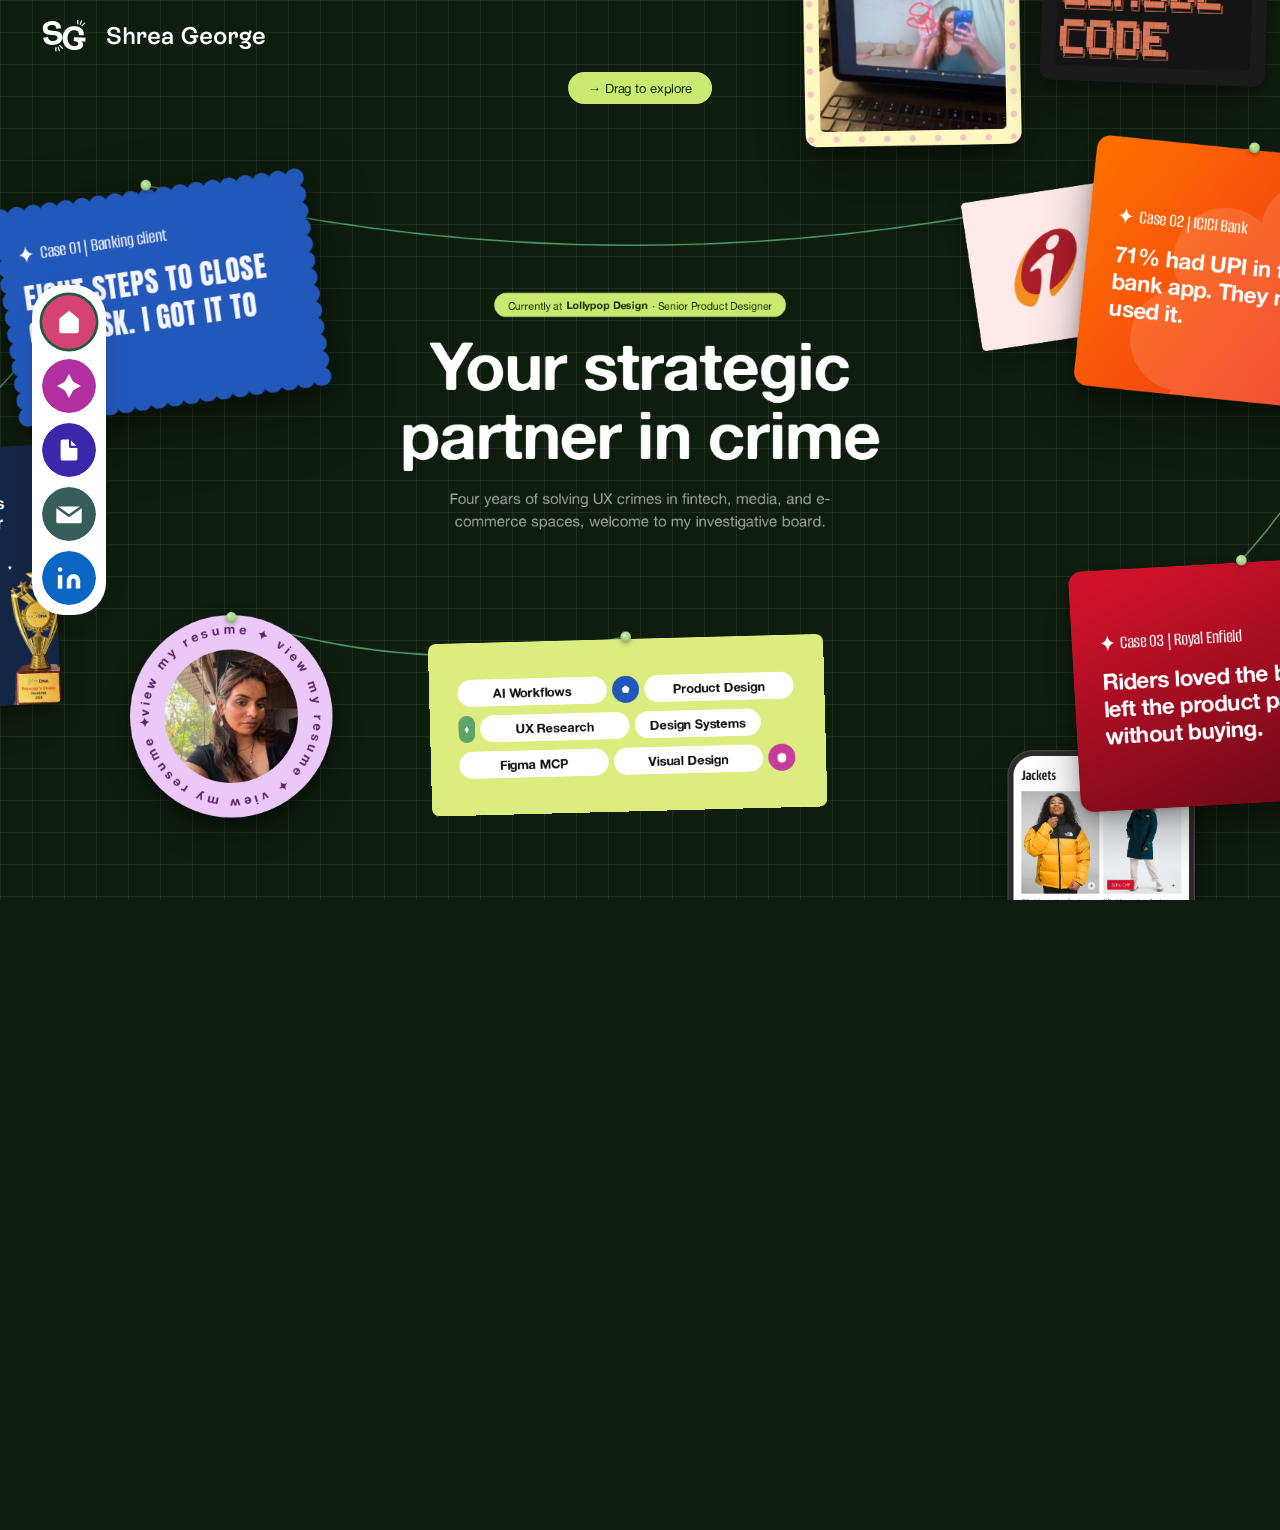
==== commit b256677e: "Retitle the Royal Enfield case study around the 96% drop-off Co-Authored-By: Claude Opus 5.5 (1M con" ====
--- a/index.html
+++ b/index.html
@@ -2027,7 +2027,7 @@
             <span class="tpl-chip">UX Design</span>
           </div>
           <div class="tpl-body">
-            <p class="tpl-ask">Riders loved the brand. <strong>Not its store.</strong></p>
+            <p class="tpl-ask">Riders loved the brand. <strong>96% left the product page without buying.</strong></p>
           </div>
         </a>
 
@@ -2227,7 +2227,7 @@
       <div class="tpl-fig">
         <div class="tpl-re-body">
           <p class="tpl-case"><img src="card-star-white.svg" alt=""> Case 03 | Royal Enfield</p>
-          <h3 class="tpl-re-title">Riders loved the brand. Not its store.</h3>
+          <h3 class="tpl-re-title">Riders loved the brand. 96% left the product page without buying.</h3>
         </div>
       </div>
       <img class="tpl-keychain" src="card-re-keychain.png" alt="" style="left:364px; top:100px;">
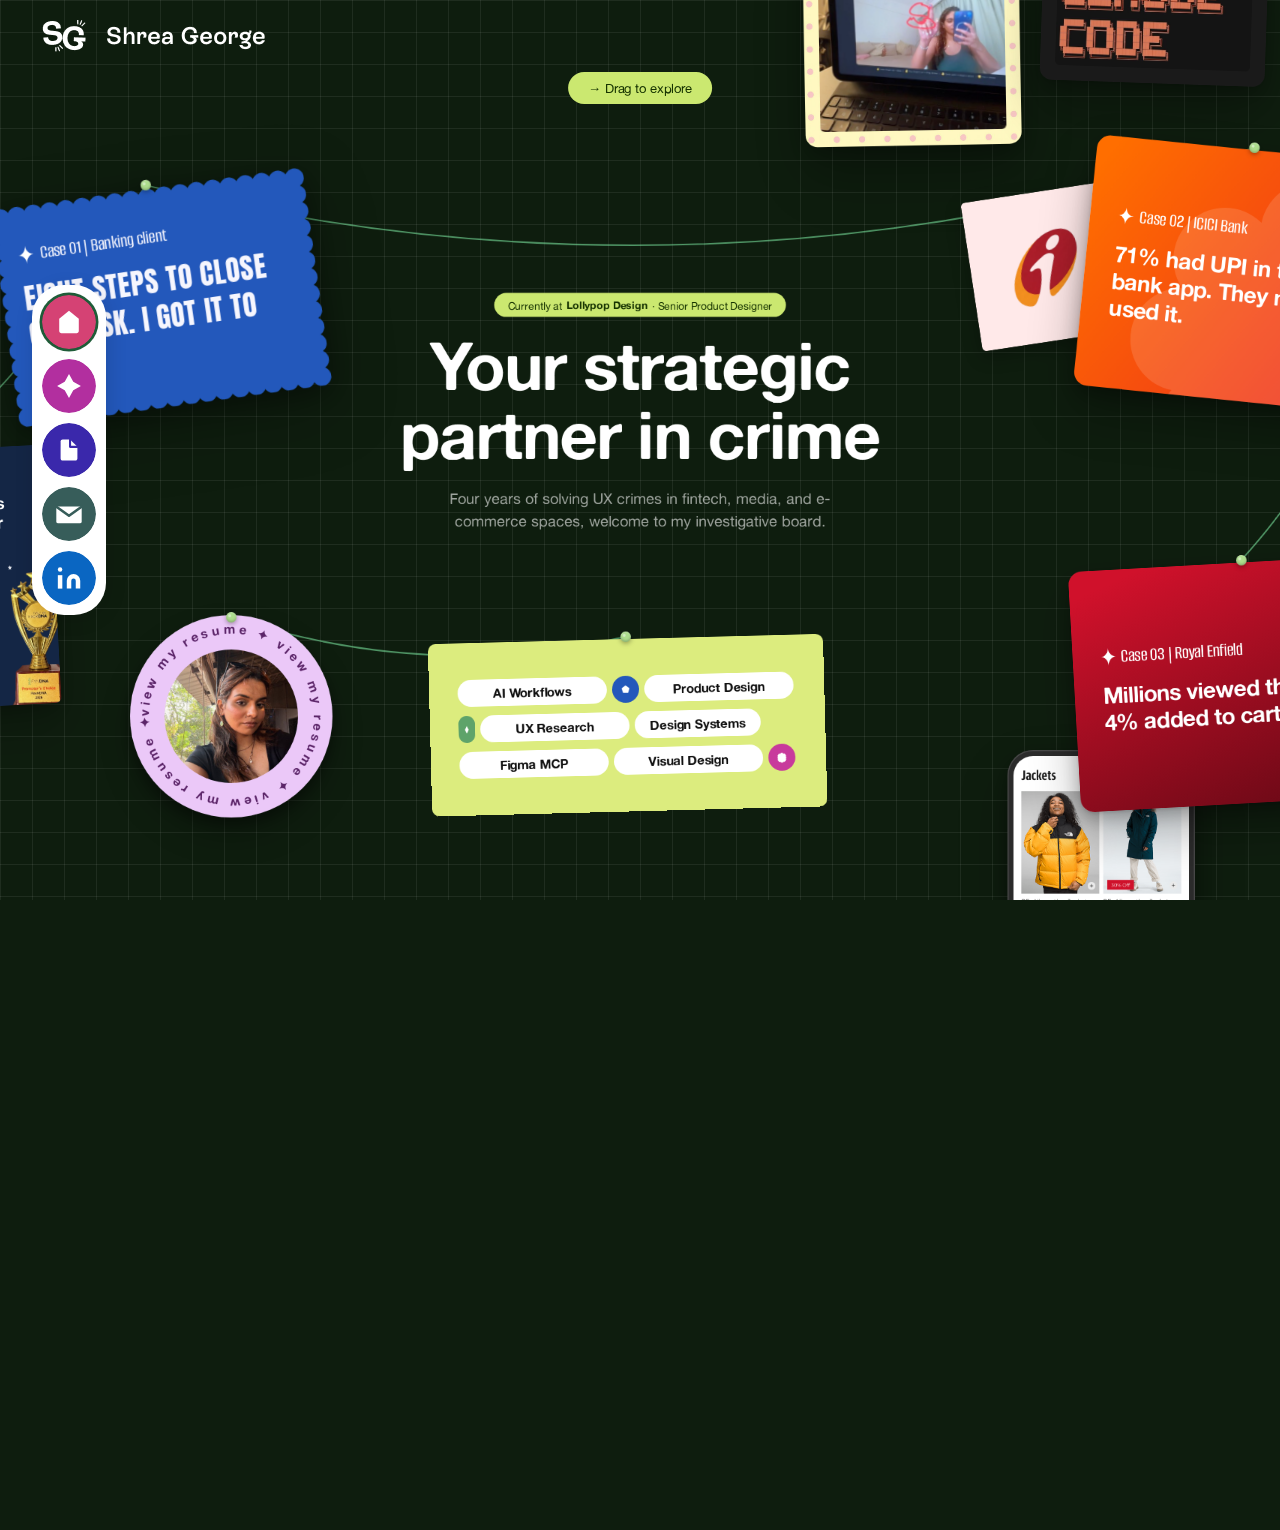
==== commit 04e2e0f3: "Retitle the Royal Enfield case study: Millions viewed, 4% added to cart Co-Authored-By: Claude Opus " ====
--- a/index.html
+++ b/index.html
@@ -2027,7 +2027,7 @@
             <span class="tpl-chip">UX Design</span>
           </div>
           <div class="tpl-body">
-            <p class="tpl-ask">Riders loved the brand. <strong>96% left the product page without buying.</strong></p>
+            <p class="tpl-ask">Millions viewed the apparel. <strong>4% added to cart.</strong></p>
           </div>
         </a>
 
@@ -2227,7 +2227,7 @@
       <div class="tpl-fig">
         <div class="tpl-re-body">
           <p class="tpl-case"><img src="card-star-white.svg" alt=""> Case 03 | Royal Enfield</p>
-          <h3 class="tpl-re-title">Riders loved the brand. 96% left the product page without buying.</h3>
+          <h3 class="tpl-re-title">Millions viewed the apparel. 4% added to cart.</h3>
         </div>
       </div>
       <img class="tpl-keychain" src="card-re-keychain.png" alt="" style="left:364px; top:100px;">
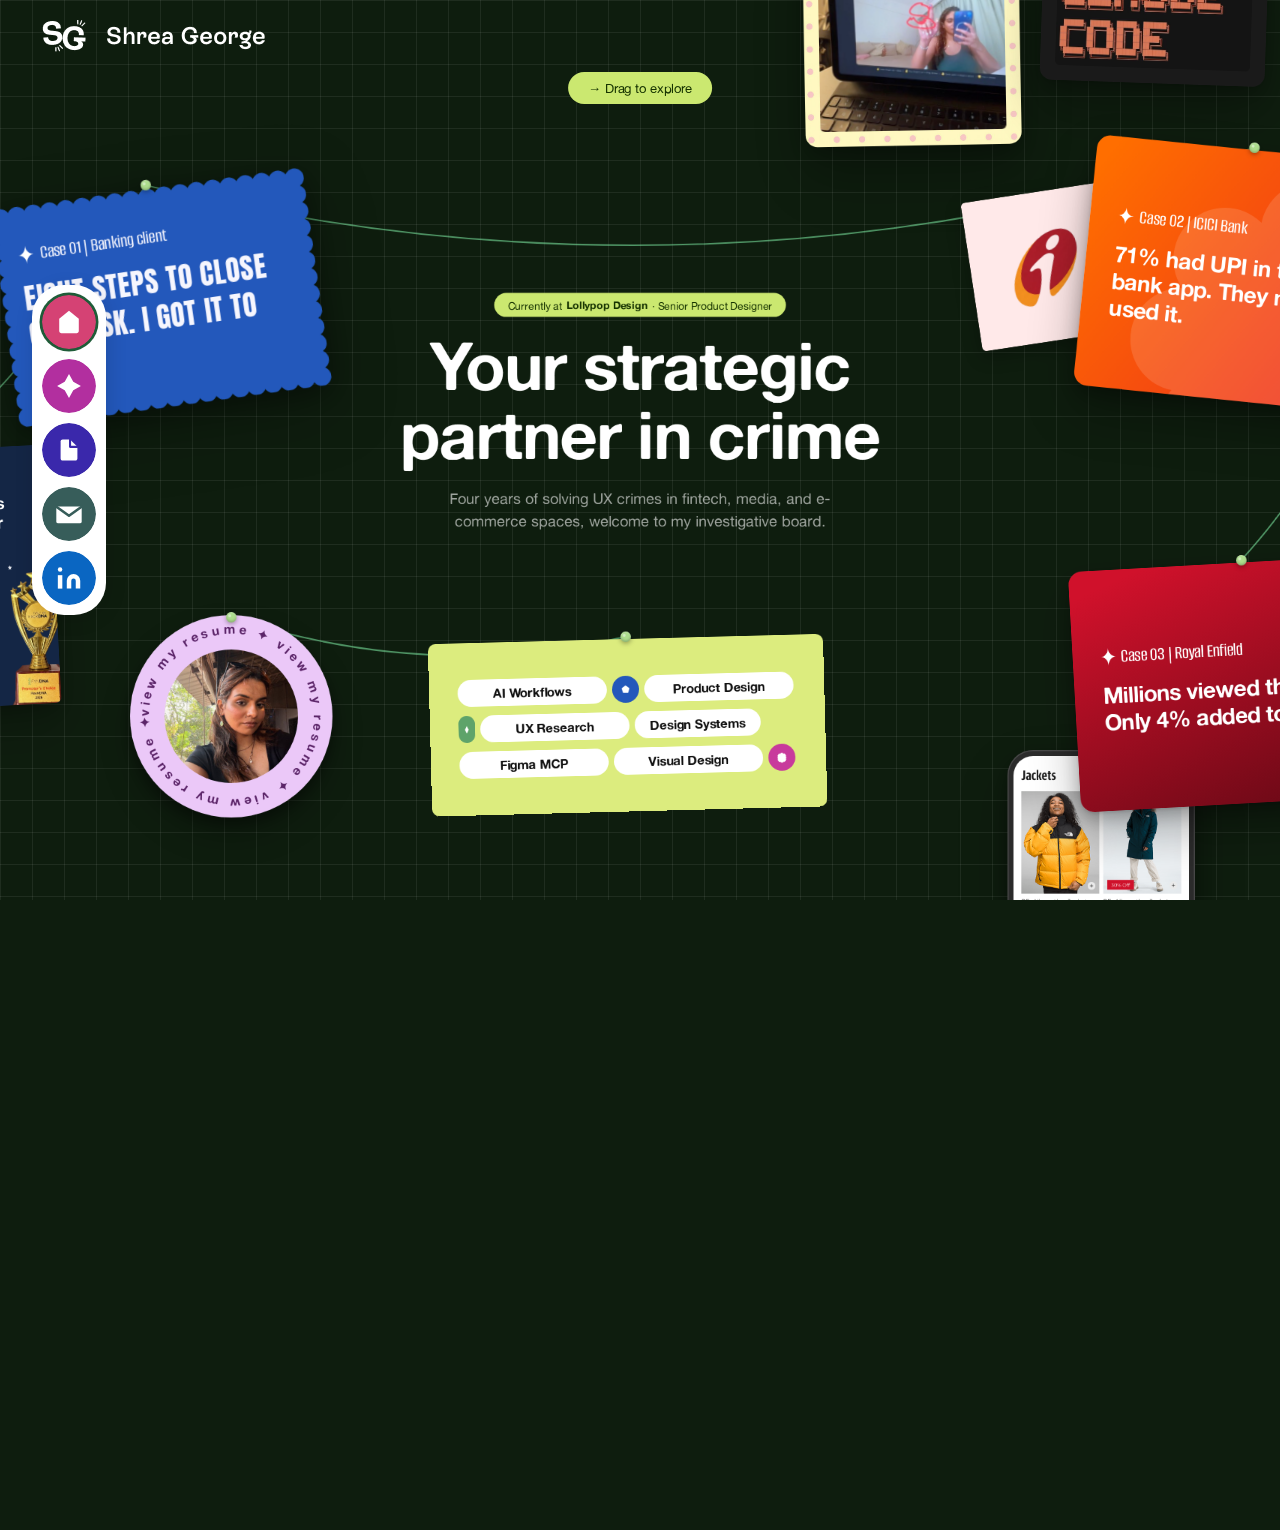
==== commit a40b152c: "Add "Only" before 4% in the Royal Enfield title Co-Authored-By: Claude Opus 5.5 (1M context) <norepl" ====
--- a/index.html
+++ b/index.html
@@ -2027,7 +2027,7 @@
             <span class="tpl-chip">UX Design</span>
           </div>
           <div class="tpl-body">
-            <p class="tpl-ask">Millions viewed the apparel. <strong>4% added to cart.</strong></p>
+            <p class="tpl-ask">Millions viewed the apparel. <strong>Only 4% added to cart.</strong></p>
           </div>
         </a>
 
@@ -2227,7 +2227,7 @@
       <div class="tpl-fig">
         <div class="tpl-re-body">
           <p class="tpl-case"><img src="card-star-white.svg" alt=""> Case 03 | Royal Enfield</p>
-          <h3 class="tpl-re-title">Millions viewed the apparel. 4% added to cart.</h3>
+          <h3 class="tpl-re-title">Millions viewed the apparel. Only 4% added to cart.</h3>
         </div>
       </div>
       <img class="tpl-keychain" src="card-re-keychain.png" alt="" style="left:364px; top:100px;">
